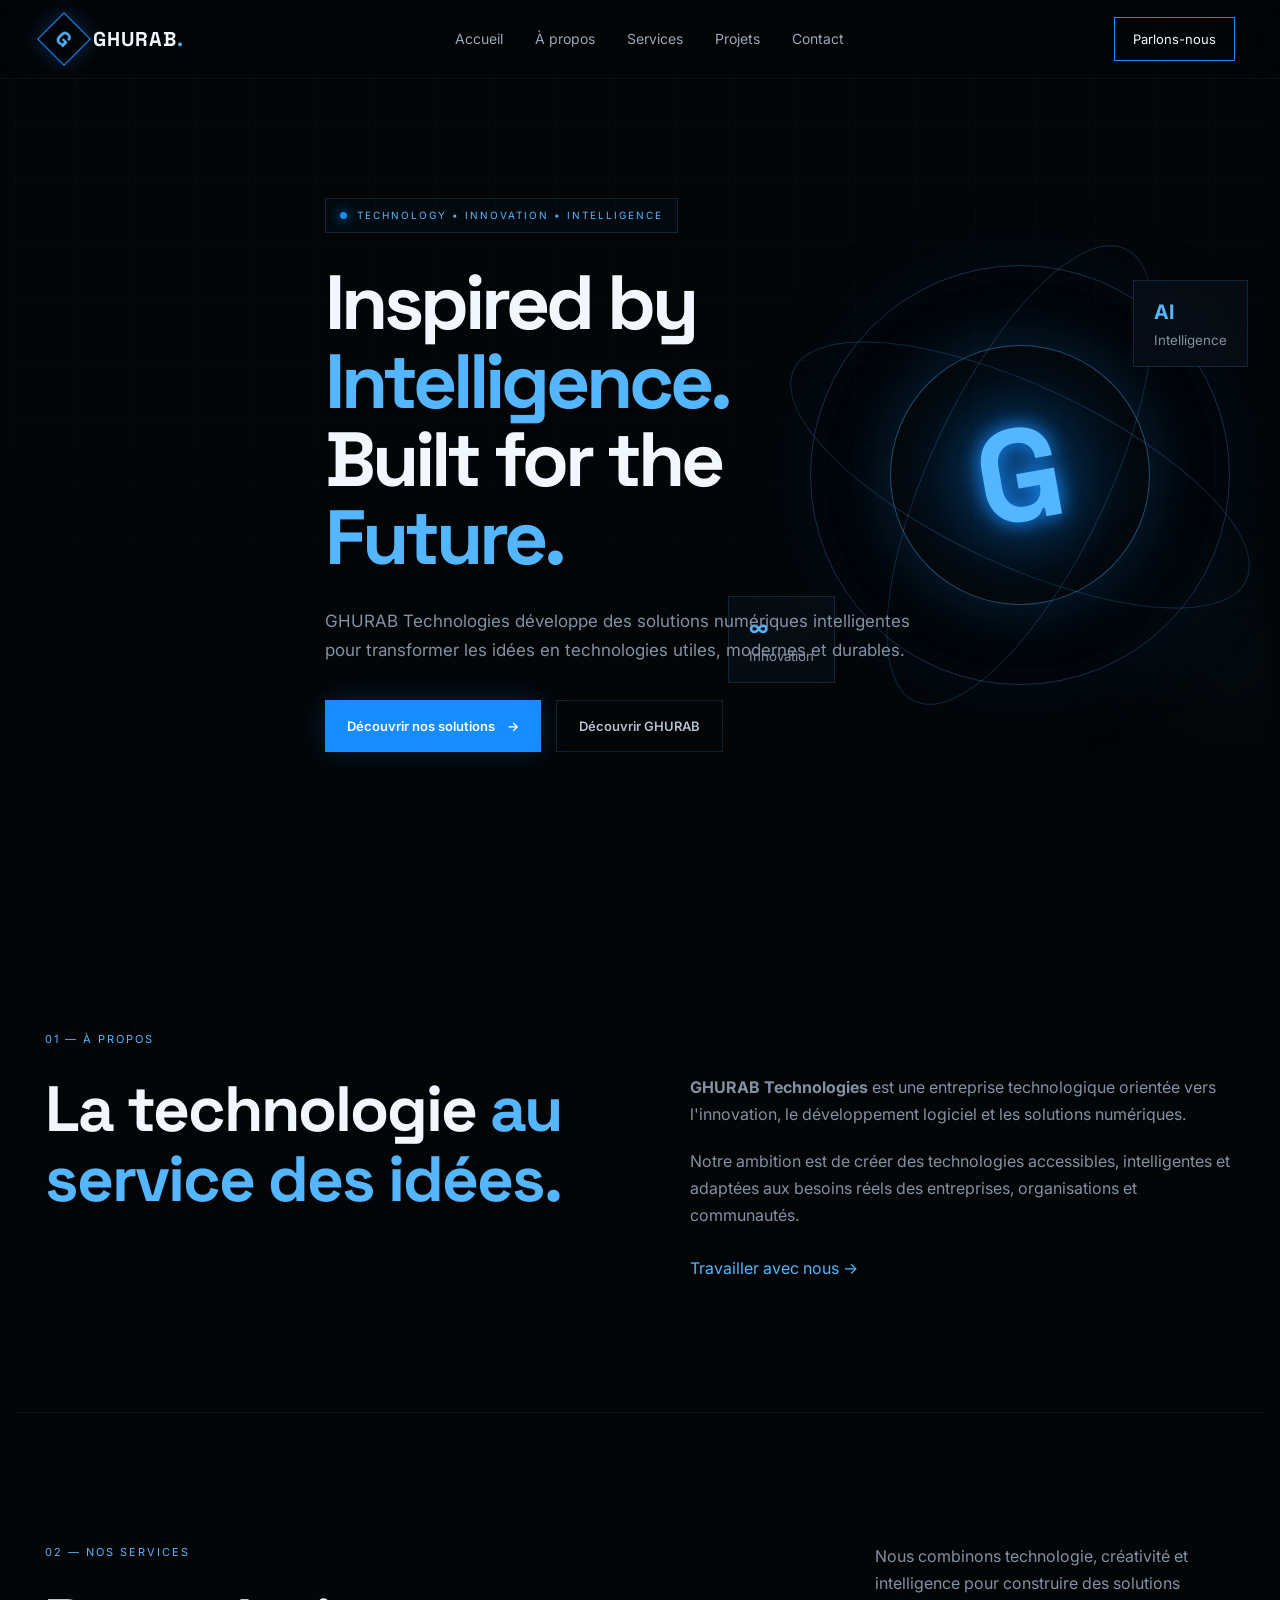
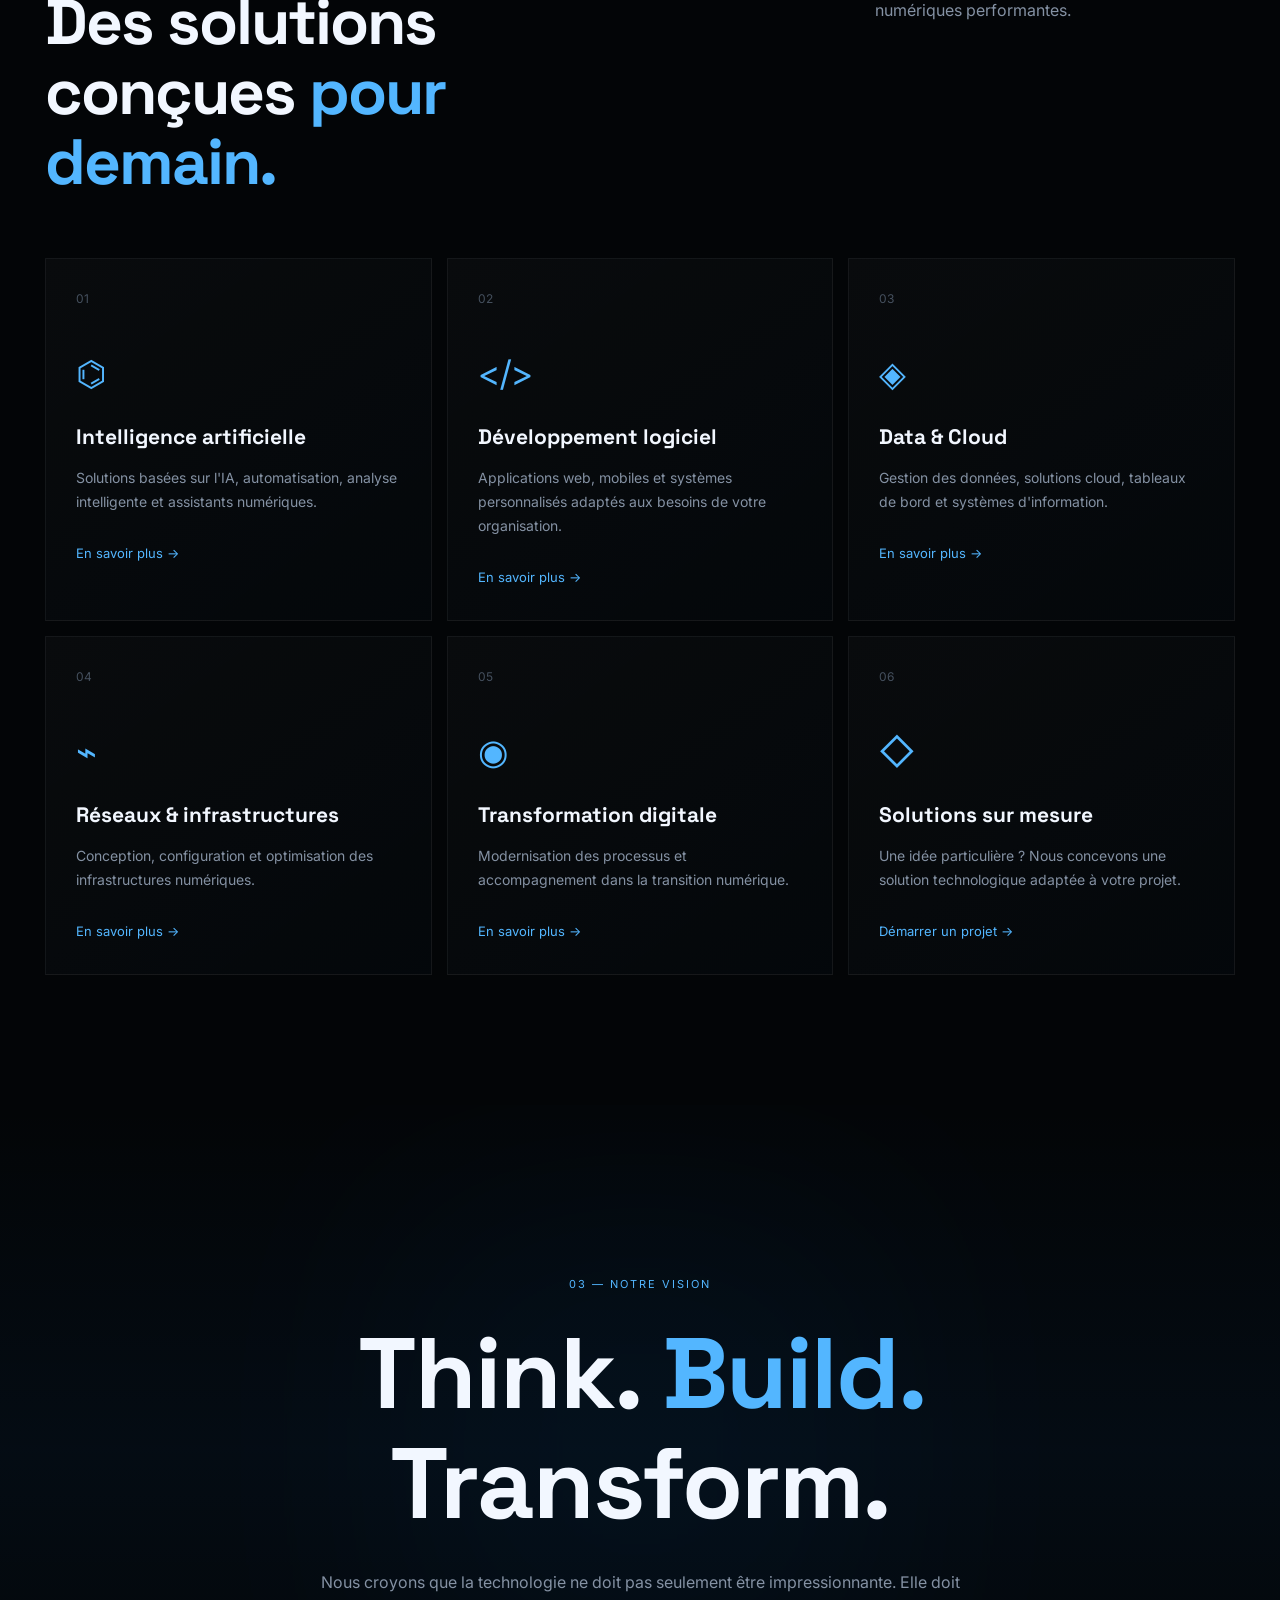
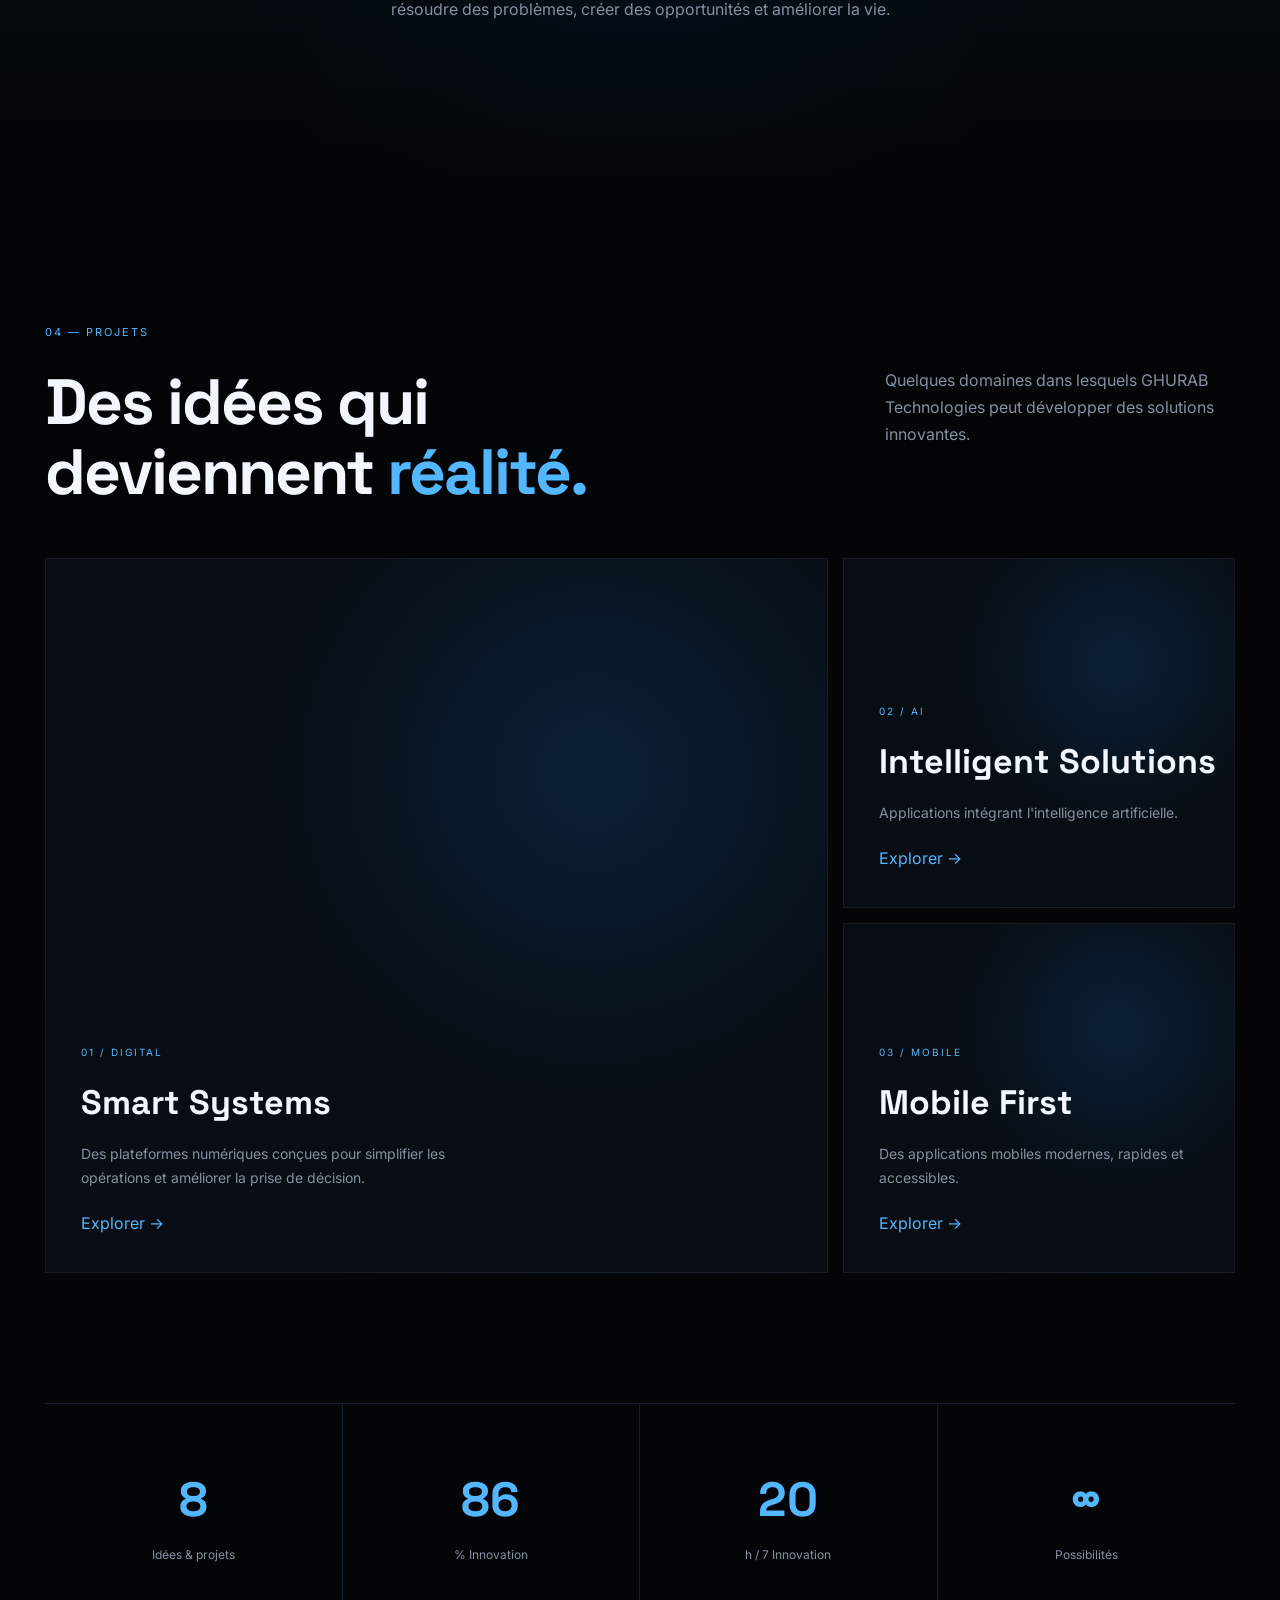
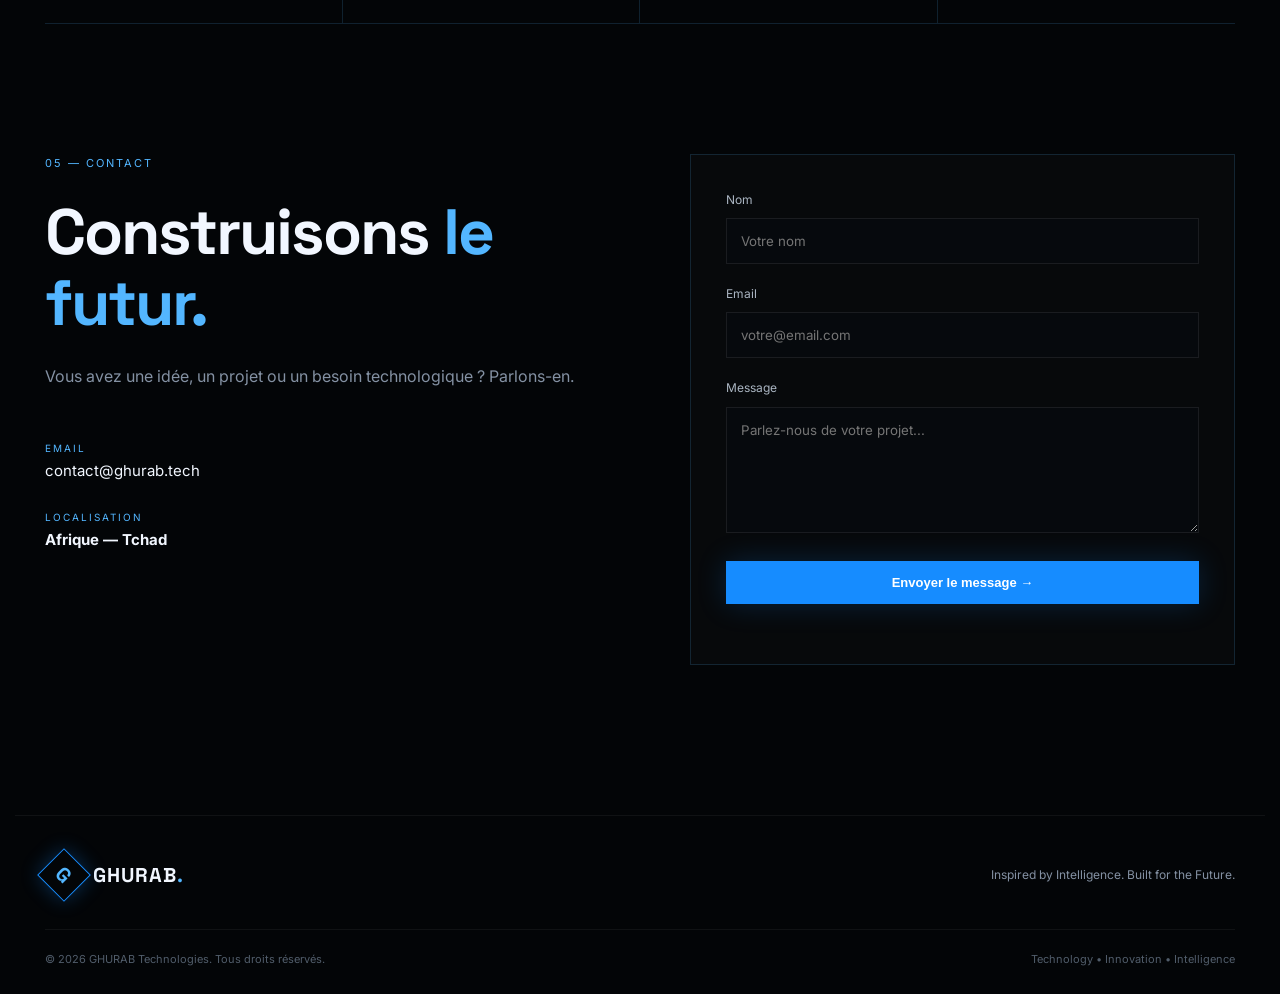
==== index.html @ e9bc6488 "Add files via upload" ====
<!DOCTYPE html>
<html lang="fr">
<head>
  <meta charset="UTF-8">
  <meta name="viewport" content="width=device-width, initial-scale=1.0">
  <title>GHURAB Technologies — Inspired by Intelligence</title>
  <meta name="description" content="GHURAB Technologies — solutions numériques, développement logiciel, intelligence artificielle et transformation digitale.">
  <meta name="theme-color" content="#030507">
  <meta property="og:title" content="GHURAB Technologies">
  <meta property="og:description" content="Inspired by Intelligence. Built for the Future.">
  <meta property="og:type" content="website">
  <link rel="icon" href="favicon.svg" type="image/svg+xml">
  <link rel="stylesheet" href="style.css">
</head>
<body>
<header class="header">
  <nav class="navbar container">
    <a href="#home" class="logo" aria-label="GHURAB Technologies">
      <span class="logo-mark">G</span><span>GHURAB<span class="blue">.</span></span>
    </a>
    <button class="menu-toggle" id="menuToggle" aria-label="Ouvrir le menu" aria-expanded="false">☰</button>
    <div class="nav-links" id="navLinks">
      <a href="#home">Accueil</a>
      <a href="#about">À propos</a>
      <a href="#services">Services</a>
      <a href="#projects">Projets</a>
      <a href="#contact">Contact</a>
    </div>
    <a href="#contact" class="nav-button">Parlons-nous</a>
  </nav>
</header>

<main>
<section class="hero" id="home">
  <div class="hero-grid"></div>
  <div class="hero-content container">
    <div class="status"><span></span> TECHNOLOGY • INNOVATION • INTELLIGENCE</div>
    <h1>Inspired by <span>Intelligence.</span><br>Built for the <span>Future.</span></h1>
    <p>GHURAB Technologies développe des solutions numériques intelligentes pour transformer les idées en technologies utiles, modernes et durables.</p>
    <div class="hero-buttons">
      <a href="#services" class="btn primary">Découvrir nos solutions <span>→</span></a>
      <a href="#about" class="btn secondary">Découvrir GHURAB</a>
    </div>
  </div>
  <div class="hero-visual" aria-hidden="true">
    <div class="orb orb-one"></div><div class="orb orb-two"></div>
    <div class="tech-circle"><div class="circle-inner"><div class="bird-symbol">G</div></div><span class="orbit orbit-1"></span><span class="orbit orbit-2"></span></div>
    <div class="floating-card card-one"><strong>AI</strong><small>Intelligence</small></div>
    <div class="floating-card card-two"><strong>∞</strong><small>Innovation</small></div>
  </div>
</section>

<section class="section about" id="about">
  <div class="section-label">01 — À PROPOS</div>
  <div class="about-grid">
    <div><h2>La technologie <span>au service des idées.</span></h2></div>
    <div class="about-text">
      <p><strong>GHURAB Technologies</strong> est une entreprise technologique orientée vers l'innovation, le développement logiciel et les solutions numériques.</p>
      <p>Notre ambition est de créer des technologies accessibles, intelligentes et adaptées aux besoins réels des entreprises, organisations et communautés.</p>
      <a href="#contact" class="text-link">Travailler avec nous →</a>
    </div>
  </div>
</section>

<section class="section services" id="services">
  <div class="section-header">
    <div><div class="section-label">02 — NOS SERVICES</div><h2>Des solutions conçues <span>pour demain.</span></h2></div>
    <p>Nous combinons technologie, créativité et intelligence pour construire des solutions numériques performantes.</p>
  </div>
  <div class="services-grid">
    <article class="service-card"><div class="service-number">01</div><div class="service-icon">⌬</div><h3>Intelligence artificielle</h3><p>Solutions basées sur l'IA, automatisation, analyse intelligente et assistants numériques.</p><a href="#contact">En savoir plus →</a></article>
    <article class="service-card"><div class="service-number">02</div><div class="service-icon">&lt;/&gt;</div><h3>Développement logiciel</h3><p>Applications web, mobiles et systèmes personnalisés adaptés aux besoins de votre organisation.</p><a href="#contact">En savoir plus →</a></article>
    <article class="service-card"><div class="service-number">03</div><div class="service-icon">◈</div><h3>Data & Cloud</h3><p>Gestion des données, solutions cloud, tableaux de bord et systèmes d'information.</p><a href="#contact">En savoir plus →</a></article>
    <article class="service-card"><div class="service-number">04</div><div class="service-icon">⌁</div><h3>Réseaux & infrastructures</h3><p>Conception, configuration et optimisation des infrastructures numériques.</p><a href="#contact">En savoir plus →</a></article>
    <article class="service-card"><div class="service-number">05</div><div class="service-icon">◉</div><h3>Transformation digitale</h3><p>Modernisation des processus et accompagnement dans la transition numérique.</p><a href="#contact">En savoir plus →</a></article>
    <article class="service-card"><div class="service-number">06</div><div class="service-icon">◇</div><h3>Solutions sur mesure</h3><p>Une idée particulière ? Nous concevons une solution technologique adaptée à votre projet.</p><a href="#contact">Démarrer un projet →</a></article>
  </div>
</section>

<section class="vision">
  <div class="vision-glow"></div>
  <div class="vision-content">
    <div class="section-label">03 — NOTRE VISION</div>
    <h2>Think. <span>Build.</span> Transform.</h2>
    <p>Nous croyons que la technologie ne doit pas seulement être impressionnante. Elle doit résoudre des problèmes, créer des opportunités et améliorer la vie.</p>
  </div>
</section>

<section class="section projects" id="projects">
  <div class="section-label">04 — PROJETS</div>
  <div class="projects-header">
    <h2>Des idées qui deviennent <span>réalité.</span></h2>
    <p>Quelques domaines dans lesquels GHURAB Technologies peut développer des solutions innovantes.</p>
  </div>
  <div class="projects-grid">
    <article class="project-card project-large"><div class="project-content"><span>01 / DIGITAL</span><h3>Smart Systems</h3><p>Des plateformes numériques conçues pour simplifier les opérations et améliorer la prise de décision.</p><a href="#contact">Explorer →</a></div></article>
    <article class="project-card"><div class="project-content"><span>02 / AI</span><h3>Intelligent Solutions</h3><p>Applications intégrant l'intelligence artificielle.</p><a href="#contact">Explorer →</a></div></article>
    <article class="project-card"><div class="project-content"><span>03 / MOBILE</span><h3>Mobile First</h3><p>Des applications mobiles modernes, rapides et accessibles.</p><a href="#contact">Explorer →</a></div></article>
  </div>
</section>

<section class="stats">
  <div class="stat"><strong data-number="10">0</strong><span>Idées & projets</span></div>
  <div class="stat"><strong data-number="100">0</strong><span>% Innovation</span></div>
  <div class="stat"><strong data-number="24">0</strong><span>h / 7 Innovation</span></div>
  <div class="stat"><strong>∞</strong><span>Possibilités</span></div>
</section>

<section class="section contact" id="contact">
  <div class="contact-grid">
    <div>
      <div class="section-label">05 — CONTACT</div>
      <h2>Construisons <span>le futur.</span></h2>
      <p>Vous avez une idée, un projet ou un besoin technologique ? Parlons-en.</p>
      <div class="contact-info">
        <div><span>EMAIL</span><a href="mailto:contact@ghurab.tech">contact@ghurab.tech</a></div>
        <div><span>LOCALISATION</span><strong>Afrique — Tchad</strong></div>
      </div>
    </div>
    <form class="contact-form" id="contactForm">
      <div class="input-group"><label for="name">Nom</label><input id="name" name="name" type="text" placeholder="Votre nom" required></div>
      <div class="input-group"><label for="email">Email</label><input id="email" name="email" type="email" placeholder="votre@email.com" required></div>
      <div class="input-group"><label for="message">Message</label><textarea id="message" name="message" rows="6" placeholder="Parlez-nous de votre projet..." required></textarea></div>
      <button type="submit" class="btn primary full">Envoyer le message →</button>
      <p id="formMessage" role="status"></p>
    </form>
  </div>
</section>
</main>

<footer>
  <div class="footer-main">
    <a href="#home" class="logo"><span class="logo-mark">G</span><span>GHURAB<span class="blue">.</span></span></a>
    <p>Inspired by Intelligence. Built for the Future.</p>
  </div>
  <div class="footer-bottom"><span>© <span id="year"></span> GHURAB Technologies. Tous droits réservés.</span><span>Technology • Innovation • Intelligence</span></div>
</footer>

<button id="topButton" class="top-button" aria-label="Retour en haut">↑</button>
<script src="script.js"></script>
</body>
</html>
---- style.css ----
@import url('https://fonts.googleapis.com/css2?family=Inter:wght@400;500;600;700;800&family=Space+Grotesk:wght@400;500;600;700&display=swap');

:root{--black:#030507;--dark:#070b10;--blue:#168cff;--blue-light:#53b6ff;--text:#f2f7ff;--muted:#8491a3;--border:rgba(83,182,255,.16)}
*{box-sizing:border-box;margin:0;padding:0}
html{scroll-behavior:smooth}
body{background:var(--black);color:var(--text);font-family:Inter,sans-serif;line-height:1.7;overflow-x:hidden}
a{color:inherit;text-decoration:none}.blue,h1 span,h2 span{color:var(--blue-light)}
.container{max-width:1250px;margin:auto;padding-left:30px;padding-right:30px}
.header{position:fixed;top:0;left:0;width:100%;z-index:1000;backdrop-filter:blur(18px);background:rgba(3,5,7,.78);border-bottom:1px solid rgba(255,255,255,.04)}
.navbar{height:78px;display:flex;align-items:center;justify-content:space-between}
.logo{display:flex;align-items:center;gap:10px;font-family:"Space Grotesk",sans-serif;font-size:20px;font-weight:700;letter-spacing:1px}
.logo-mark{width:38px;height:38px;display:grid;place-items:center;border:1px solid var(--blue);color:var(--blue-light);box-shadow:0 0 20px rgba(22,140,255,.3);transform:rotate(45deg)}
.logo-mark::first-letter{transform:rotate(-45deg)}
.nav-links{display:flex;gap:32px}.nav-links a{color:#9ca8b7;font-size:14px;transition:.3s}.nav-links a:hover{color:#fff}
.nav-button{border:1px solid var(--blue);padding:10px 18px;font-size:13px;transition:.3s}.nav-button:hover{background:var(--blue);box-shadow:0 0 25px rgba(22,140,255,.35)}
.menu-toggle{display:none;border:0;background:transparent;color:#fff;font-size:25px}
.hero{min-height:100vh;position:relative;display:flex;align-items:center;max-width:1250px;margin:auto;padding:130px 30px 80px;overflow:hidden}
.hero-grid{position:absolute;inset:0;background-image:linear-gradient(rgba(83,182,255,.035) 1px,transparent 1px),linear-gradient(90deg,rgba(83,182,255,.035) 1px,transparent 1px);background-size:60px 60px;mask-image:linear-gradient(to bottom,#000,transparent)}
.hero-content{position:relative;width:58%;z-index:2}
.status{display:inline-flex;align-items:center;gap:10px;padding:8px 14px;border:1px solid var(--border);background:rgba(22,140,255,.04);color:var(--blue-light);font-size:10px;letter-spacing:2px}.status span{width:7px;height:7px;background:var(--blue);border-radius:50%;box-shadow:0 0 12px var(--blue)}
.hero h1{font-family:"Space Grotesk",sans-serif;font-size:clamp(50px,6vw,86px);line-height:1.02;letter-spacing:-4px;margin:30px 0}.hero p{max-width:600px;color:var(--muted);font-size:17px}
.hero-buttons{display:flex;gap:15px;margin-top:35px}.btn{display:inline-flex;align-items:center;justify-content:center;gap:12px;padding:14px 22px;font-size:13px;font-weight:600;transition:.3s}.btn.primary{background:var(--blue);color:#fff;box-shadow:0 0 30px rgba(22,140,255,.2)}.btn.primary:hover{transform:translateY(-3px);box-shadow:0 0 40px rgba(22,140,255,.4)}.btn.secondary{border:1px solid var(--border);color:#b6c0cc}.btn.secondary:hover{border-color:var(--blue);color:#fff}
.hero-visual{position:absolute;right:-80px;width:52%;height:650px;display:grid;place-items:center}.orb{position:absolute;border-radius:50%;filter:blur(70px)}.orb-one{width:180px;height:180px;background:rgba(22,140,255,.15)}.orb-two{width:100px;height:100px;background:rgba(83,182,255,.12);right:10%;bottom:15%}
.tech-circle{width:420px;height:420px;border:1px solid rgba(83,182,255,.25);border-radius:50%;display:grid;place-items:center;position:relative;box-shadow:0 0 100px rgba(22,140,255,.08),inset 0 0 80px rgba(22,140,255,.04);animation:float 7s ease-in-out infinite}.circle-inner{width:260px;height:260px;border-radius:50%;display:grid;place-items:center;border:1px solid rgba(83,182,255,.4);background:radial-gradient(circle,rgba(22,140,255,.18),transparent 65%);box-shadow:0 0 70px rgba(22,140,255,.18)}.bird-symbol{font-family:"Space Grotesk",sans-serif;font-size:130px;font-weight:800;color:var(--blue-light);text-shadow:0 0 20px var(--blue),0 0 50px rgba(22,140,255,.5);transform:rotate(-10deg)}
.orbit{position:absolute;border:1px solid rgba(83,182,255,.2);border-radius:50%}.orbit-1{width:500px;height:180px;transform:rotate(25deg)}.orbit-2{width:180px;height:500px;transform:rotate(25deg)}
.floating-card{position:absolute;padding:14px 20px;background:rgba(8,14,22,.8);border:1px solid var(--border);backdrop-filter:blur(15px);display:flex;flex-direction:column}.floating-card strong{color:var(--blue-light);font-size:20px}.floating-card small{color:var(--muted)}.card-one{top:20%;right:15%}.card-two{bottom:18%;left:5%}
.section{max-width:1250px;margin:auto;padding:130px 30px}.section-label{color:var(--blue-light);font-size:11px;letter-spacing:2px;margin-bottom:25px}.about-grid{display:grid;grid-template-columns:1fr 1fr;gap:100px}h2{font-family:"Space Grotesk",sans-serif;font-size:clamp(40px,5vw,64px);line-height:1.1;letter-spacing:-2px}.about-text{color:var(--muted);font-size:16px}.about-text p+p{margin-top:20px}.text-link{display:inline-block;margin-top:25px;color:var(--blue-light)}
.services{border-top:1px solid rgba(255,255,255,.04)}.section-header{display:flex;justify-content:space-between;gap:50px;margin-bottom:60px}.section-header>div{max-width:600px}.section-header>p{max-width:360px;color:var(--muted)}
.services-grid{display:grid;grid-template-columns:repeat(3,1fr);gap:15px}.service-card{position:relative;min-height:300px;padding:30px;border:1px solid rgba(255,255,255,.06);background:linear-gradient(145deg,rgba(255,255,255,.025),rgba(22,140,255,.015));transition:.4s;overflow:hidden}.service-card:after{content:"";position:absolute;width:120px;height:120px;right:-50px;bottom:-50px;background:var(--blue);filter:blur(80px);opacity:0;transition:.4s}.service-card:hover{transform:translateY(-7px);border-color:rgba(83,182,255,.3)}.service-card:hover:after{opacity:.3}.service-number{color:#45505e;font-size:12px}.service-icon{color:var(--blue-light);font-size:35px;margin:35px 0 15px}.service-card h3{font-family:"Space Grotesk",sans-serif;font-size:21px}.service-card p{color:var(--muted);font-size:14px;margin:12px 0 25px}.service-card a{color:var(--blue-light);font-size:13px}
.vision{position:relative;padding:170px 30px;text-align:center;overflow:hidden;background:linear-gradient(180deg,transparent,rgba(22,140,255,.05),transparent)}.vision-content{max-width:850px;margin:auto;position:relative}.vision h2{font-size:clamp(55px,8vw,100px)}.vision p{max-width:650px;margin:30px auto 0;color:var(--muted)}.vision-glow{position:absolute;width:500px;height:500px;left:50%;top:50%;transform:translate(-50%,-50%);background:var(--blue);opacity:.04;filter:blur(120px)}
.projects-header{display:flex;justify-content:space-between;gap:40px;margin-bottom:50px}.projects-header h2{max-width:650px}.projects-header p{max-width:350px;color:var(--muted)}.projects-grid{display:grid;grid-template-columns:2fr 1fr;gap:15px}.project-card{min-height:350px;position:relative;overflow:hidden;padding:35px;border:1px solid rgba(255,255,255,.06);background:radial-gradient(circle at 70% 30%,rgba(22,140,255,.15),transparent 45%),#080d13}.project-large{grid-row:span 2;min-height:715px}.project-content{position:absolute;left:35px;bottom:35px;max-width:430px}.project-content span{color:var(--blue-light);font-size:10px;letter-spacing:2px}.project-content h3{font-family:"Space Grotesk",sans-serif;font-size:34px;margin:10px 0}.project-content p{color:var(--muted);font-size:14px}.project-content a{display:inline-block;margin-top:20px;color:var(--blue-light)}
.stats{border-top:1px solid var(--border);border-bottom:1px solid var(--border);display:grid;grid-template-columns:repeat(4,1fr);max-width:1190px;margin:auto}.stat{padding:55px 30px;text-align:center;border-right:1px solid var(--border)}.stat:last-child{border-right:none}.stat strong{display:block;color:var(--blue-light);font-family:"Space Grotesk",sans-serif;font-size:48px}.stat span{color:var(--muted);font-size:12px}
.contact{padding-bottom:150px}.contact-grid{display:grid;grid-template-columns:1fr 1fr;gap:100px}.contact p{color:var(--muted);margin-top:25px}.contact-info{margin-top:50px}.contact-info div{margin-bottom:25px}.contact-info span{display:block;color:var(--blue-light);font-size:10px;letter-spacing:2px}.contact-info a,.contact-info strong{font-size:15px}.contact-info a:hover{color:var(--blue-light)}
.contact-form{padding:35px;border:1px solid var(--border);background:rgba(255,255,255,.015)}.input-group{margin-bottom:20px}.input-group label{display:block;color:#aab5c2;font-size:12px;margin-bottom:8px}input,textarea{width:100%;border:1px solid rgba(255,255,255,.08);background:#06090d;color:#fff;padding:14px;outline:none;font-family:inherit;transition:.3s}input:focus,textarea:focus{border-color:var(--blue);box-shadow:0 0 20px rgba(22,140,255,.08)}textarea{resize:vertical}.full{width:100%;border:none;cursor:pointer}#formMessage{font-size:13px;color:var(--blue-light)}
footer{padding:40px 30px 25px;border-top:1px solid rgba(255,255,255,.05);max-width:1250px;margin:auto}.footer-main{display:flex;justify-content:space-between;align-items:center;padding-bottom:35px}.footer-main p{color:var(--muted);font-size:12px}.footer-bottom{display:flex;justify-content:space-between;padding-top:20px;border-top:1px solid rgba(255,255,255,.05);color:#515d6b;font-size:11px}
.top-button{position:fixed;right:25px;bottom:25px;width:45px;height:45px;border:1px solid var(--border);background:rgba(5,8,12,.85);color:var(--blue-light);cursor:pointer;opacity:0;pointer-events:none;transition:.3s}.top-button.show{opacity:1;pointer-events:auto}
@keyframes float{0%,100%{transform:translateY(0) rotate(0)}50%{transform:translateY(-15px) rotate(2deg)}}
@media(max-width:900px){.nav-links{position:fixed;top:78px;left:0;right:0;padding:25px;background:#05080c;flex-direction:column;transform:translateY(-150%);transition:.4s}.nav-links.active{transform:translateY(0)}.nav-button{display:none}.menu-toggle{display:block}.hero{display:block;padding-top:150px}.hero-content{width:100%}.hero-visual{position:relative;width:100%;right:auto;height:450px}.tech-circle{width:300px;height:300px}.circle-inner{width:190px;height:190px}.bird-symbol{font-size:90px}.about-grid,.contact-grid{grid-template-columns:1fr;gap:50px}.services-grid{grid-template-columns:repeat(2,1fr)}.projects-grid{grid-template-columns:1fr}.project-large{grid-row:auto;min-height:450px}.stats{grid-template-columns:repeat(2,1fr)}.stat:nth-child(2){border-right:none}.stat:nth-child(-n+2){border-bottom:1px solid var(--border)}}
@media(max-width:600px){.container{padding-left:20px;padding-right:20px}.hero,.section{padding-left:20px;padding-right:20px}.hero h1{font-size:48px;letter-spacing:-2px}.hero-buttons{flex-direction:column}.hero-visual{height:360px}.tech-circle{width:250px;height:250px}.circle-inner{width:155px;height:155px}.bird-symbol{font-size:70px}.services-grid{grid-template-columns:1fr}.section-header,.projects-header,.footer-main,.footer-bottom{flex-direction:column;align-items:flex-start}.stats{grid-template-columns:1fr 1fr}.stat{padding:35px 10px}.stat strong{font-size:38px}.contact-form{padding:20px}}

.service-card,.project-card,.about-grid,.contact-grid{opacity:0;transform:translateY(25px);transition:opacity .8s ease,transform .8s ease}.service-card.visible,.project-card.visible,.about-grid.visible,.contact-grid.visible{opacity:1;transform:translateY(0)}
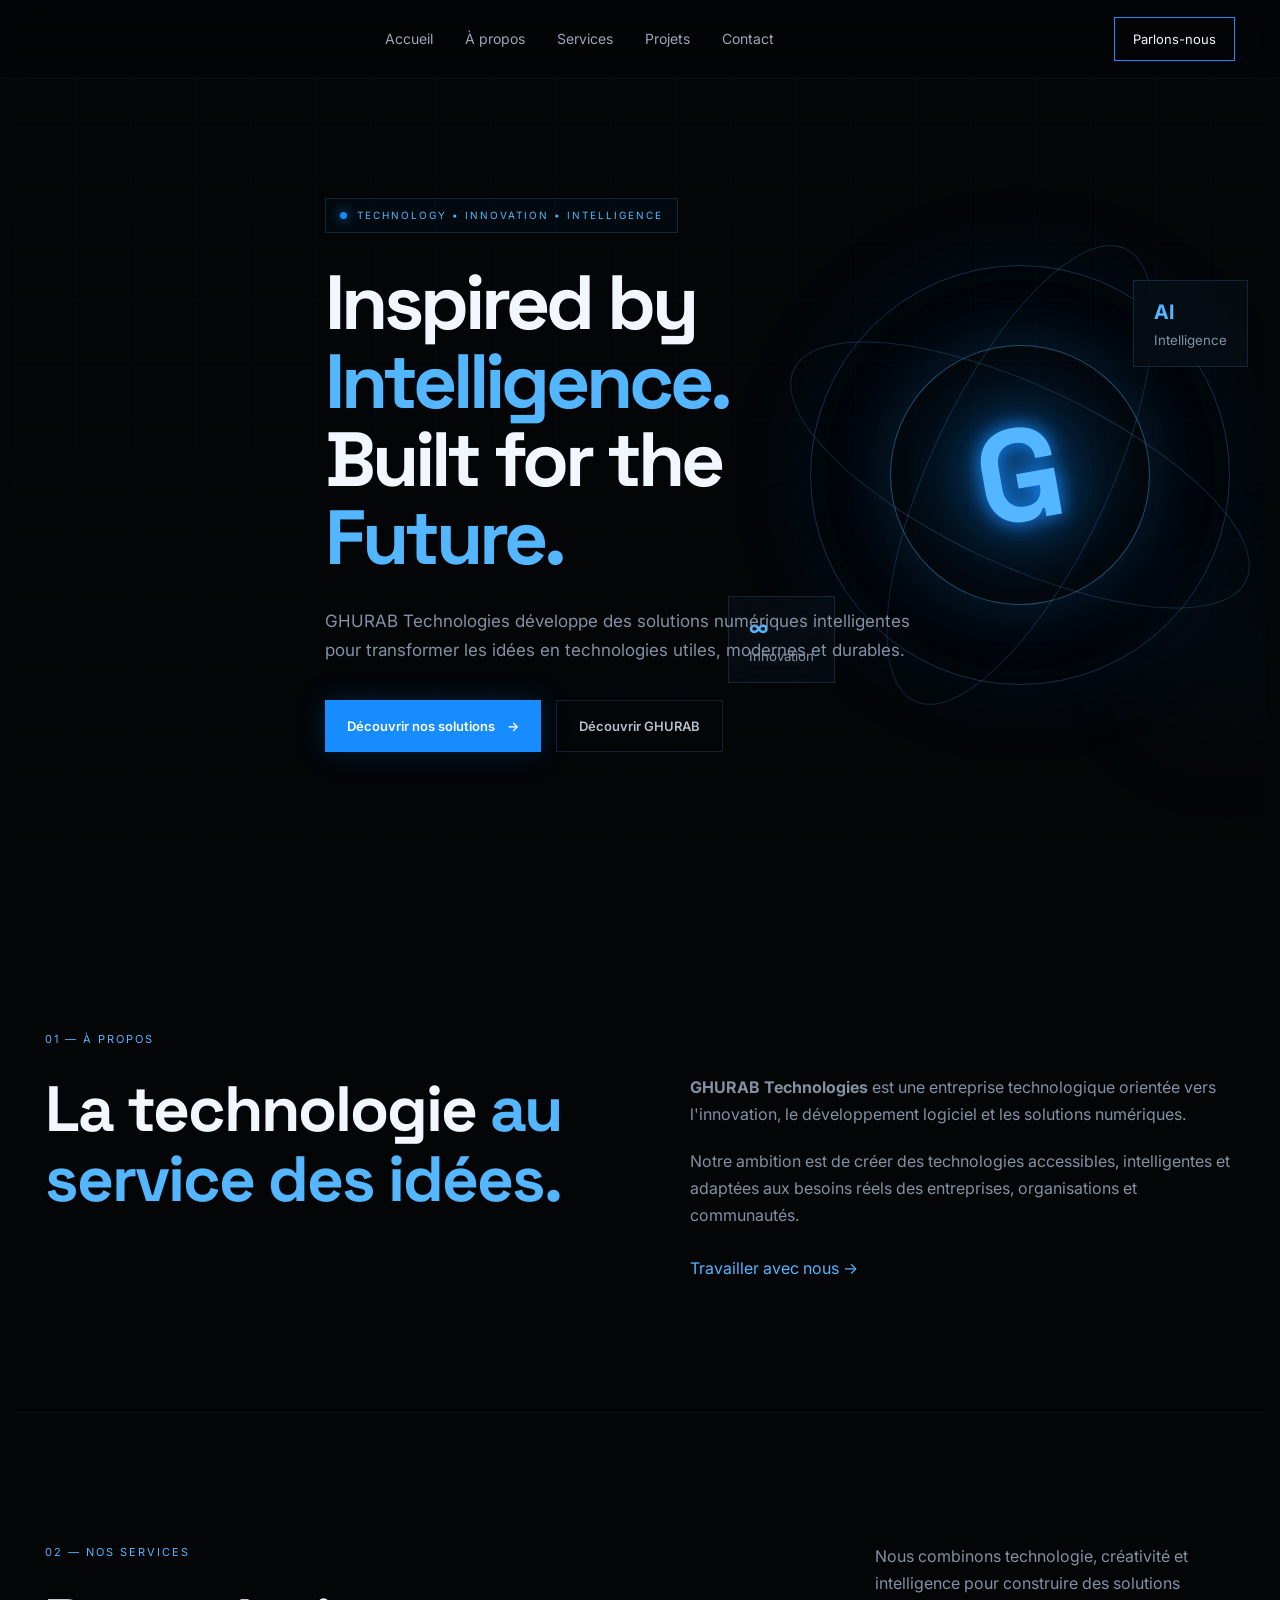
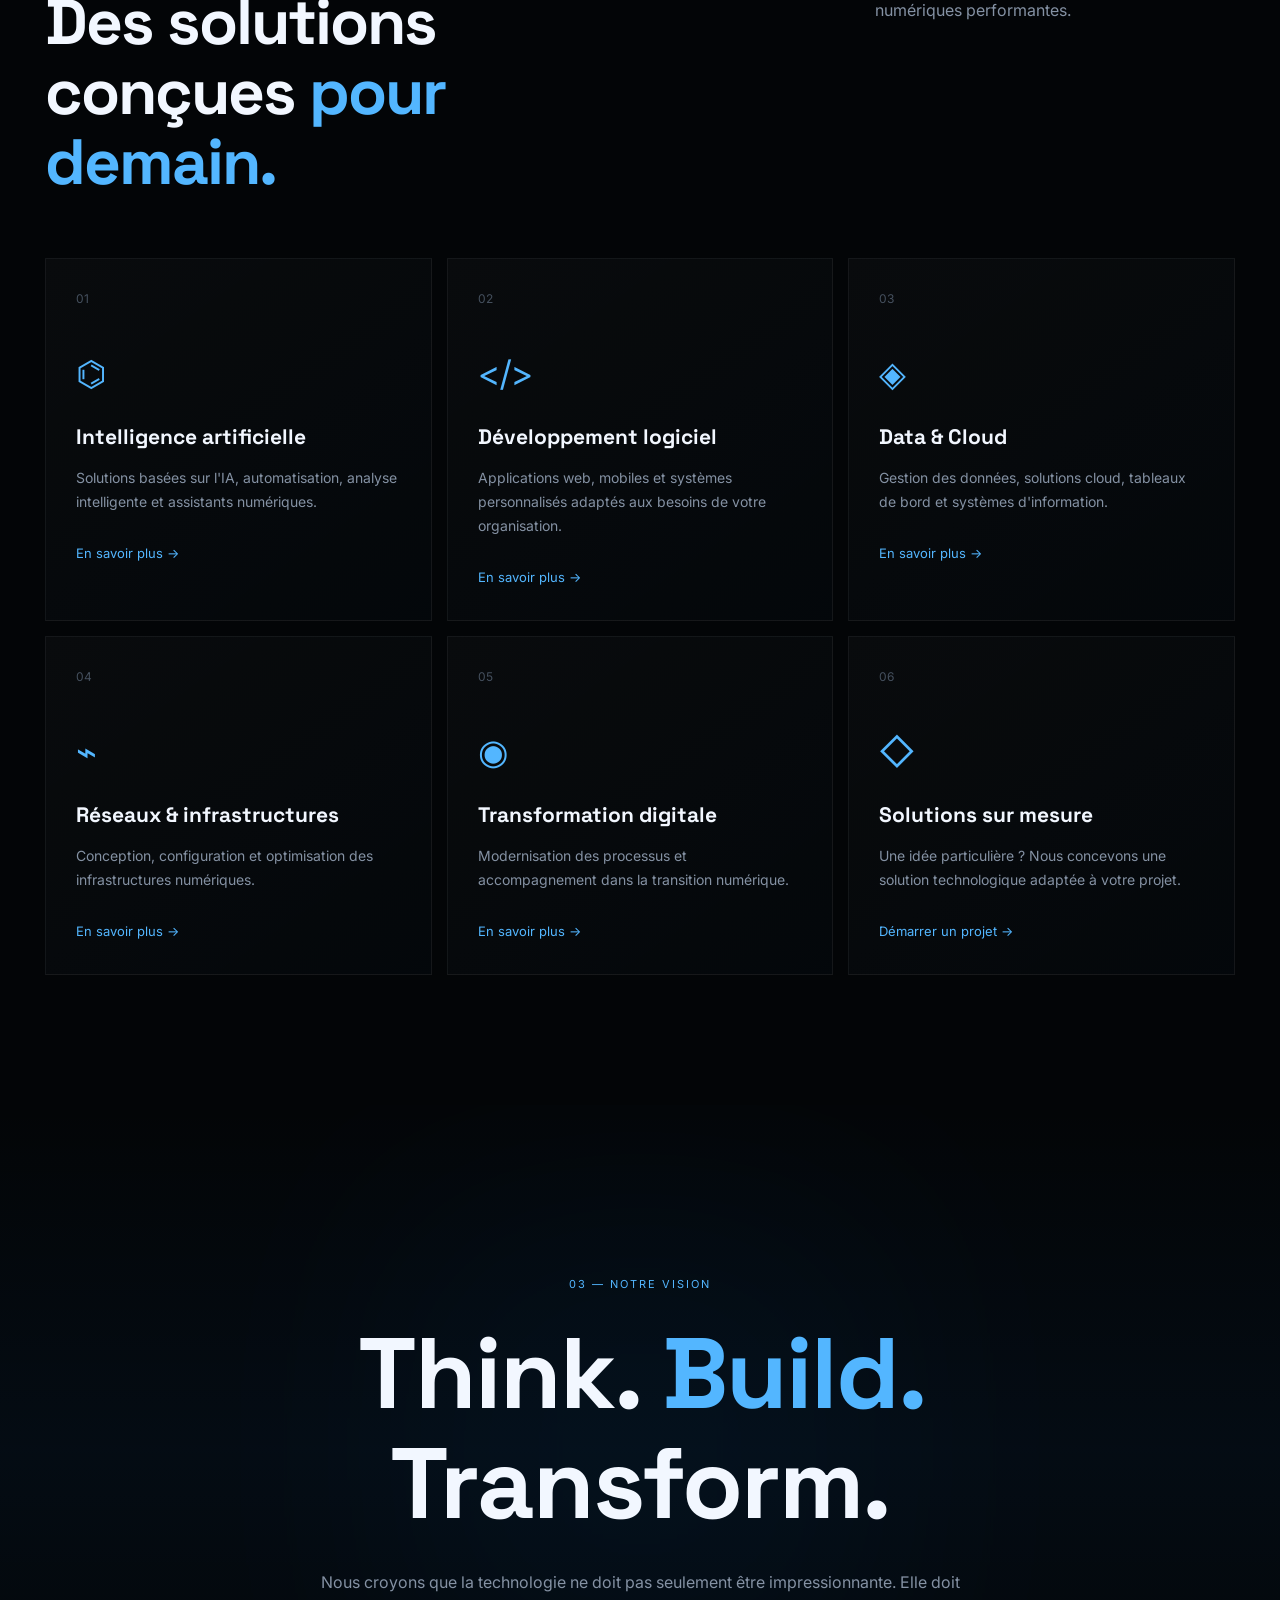
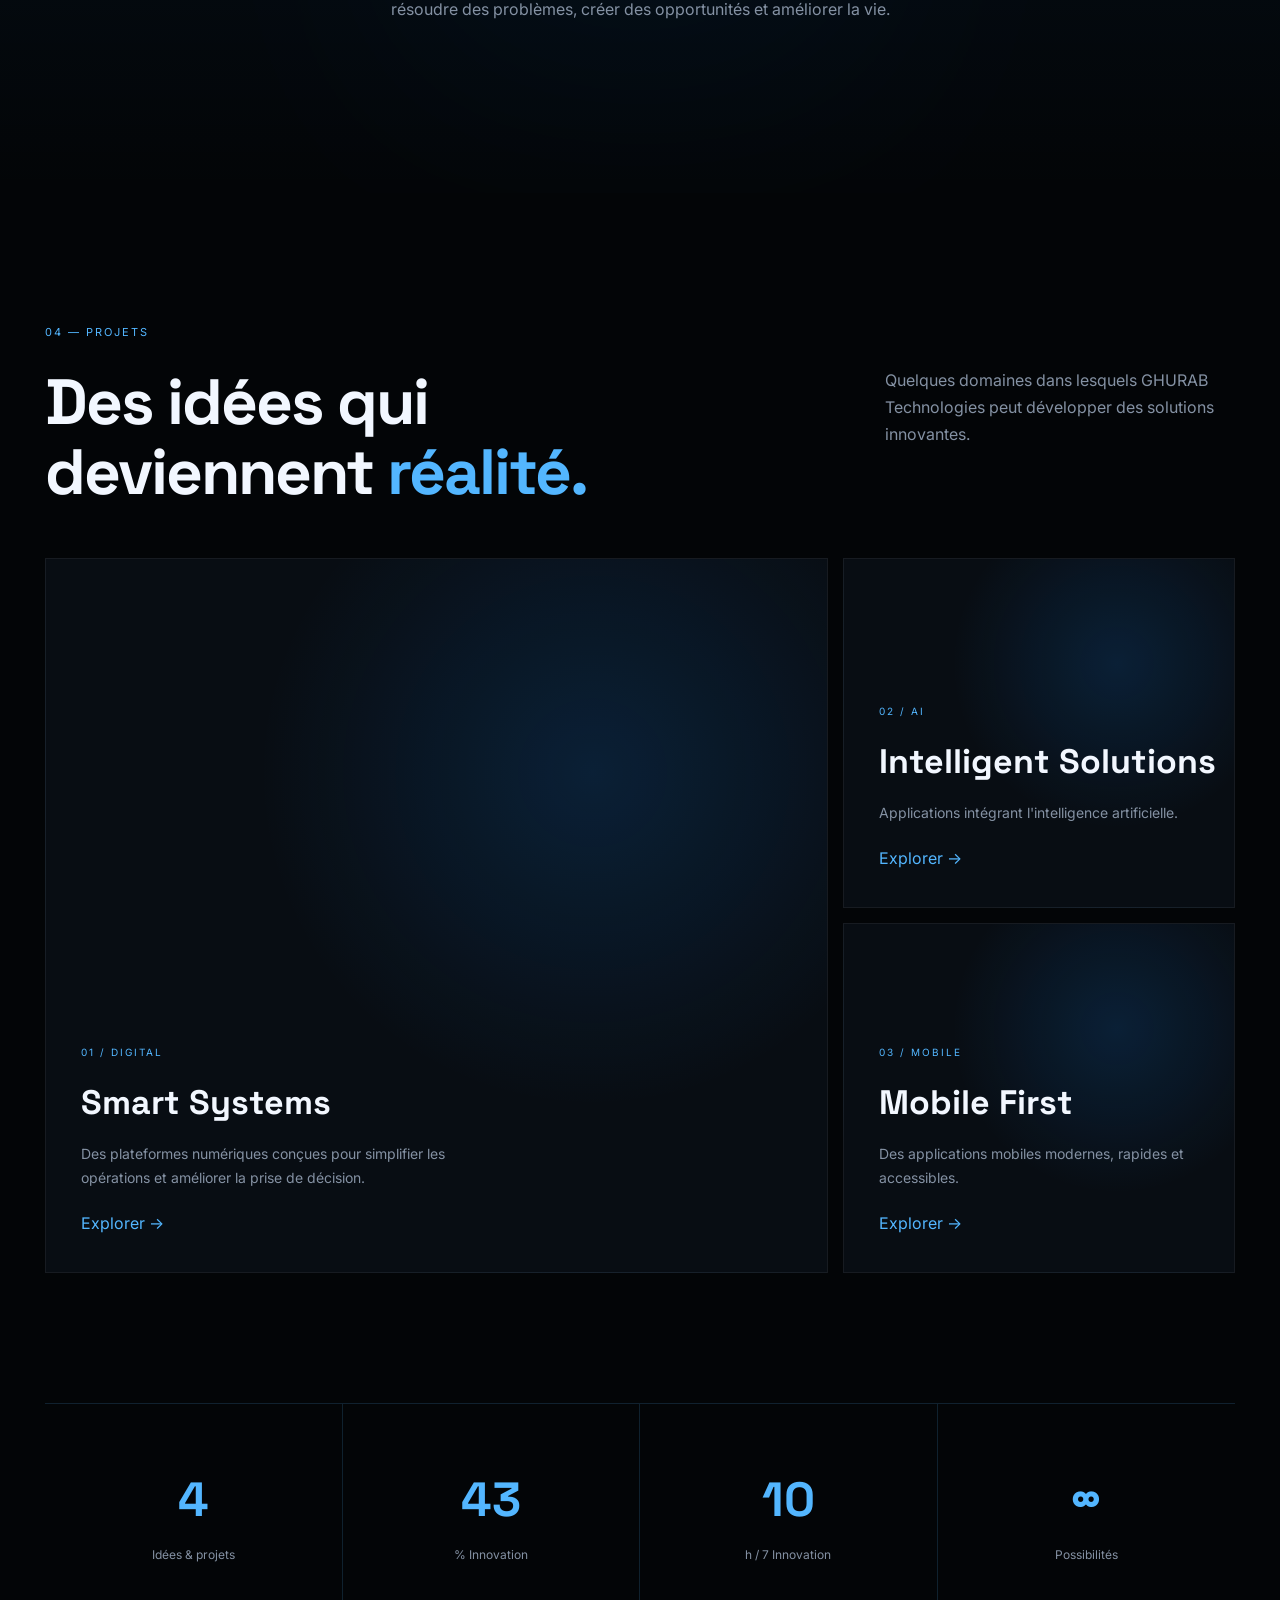
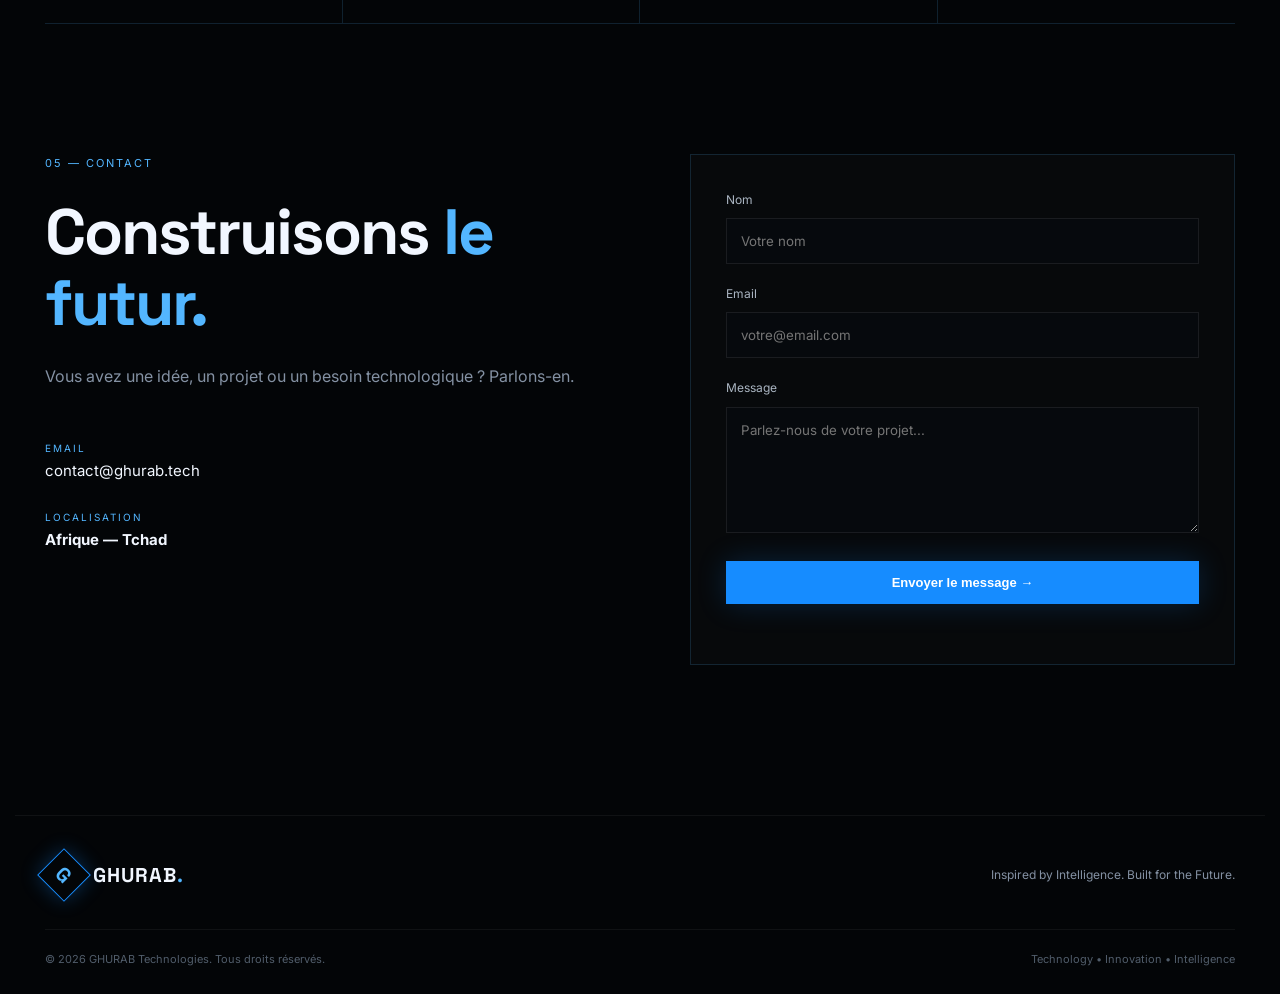
==== commit 5cabe97e: "Update index.html" ====
--- a/index.html
+++ b/index.html
@@ -15,9 +15,9 @@
 <body>
 <header class="header">
   <nav class="navbar container">
-    <a href="#home" class="logo" aria-label="GHURAB Technologies">
-      <span class="logo-mark">G</span><span>GHURAB<span class="blue">.</span></span>
-    </a>
+   <a href="#home" class="logo" aria-label="GHURAB Technologies">
+  <img src="assets/ghurab-logo.svg" alt="GHURAB Technologies">
+</a>
     <button class="menu-toggle" id="menuToggle" aria-label="Ouvrir le menu" aria-expanded="false">☰</button>
     <div class="nav-links" id="navLinks">
       <a href="#home">Accueil</a>
@@ -139,4 +139,4 @@
 <button id="topButton" class="top-button" aria-label="Retour en haut">↑</button>
 <script src="script.js"></script>
 </body>
-</html>+</html>
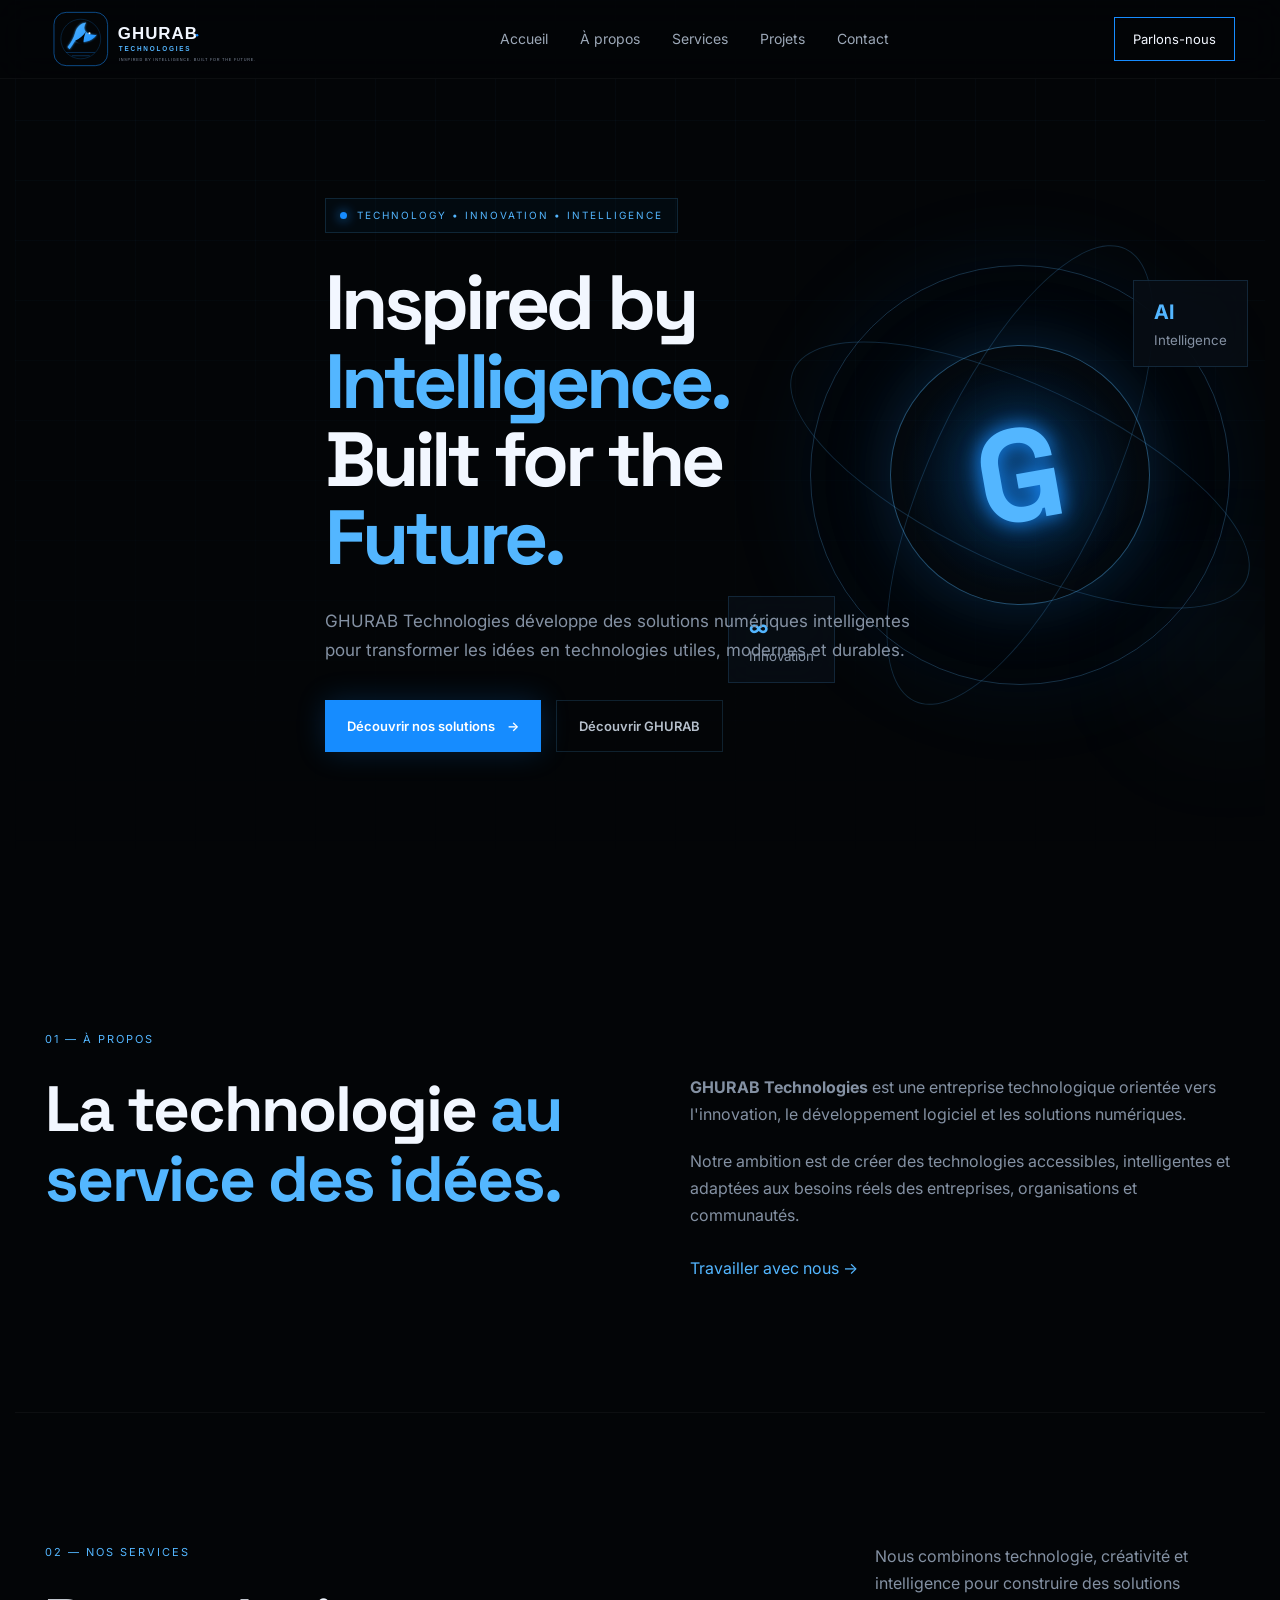
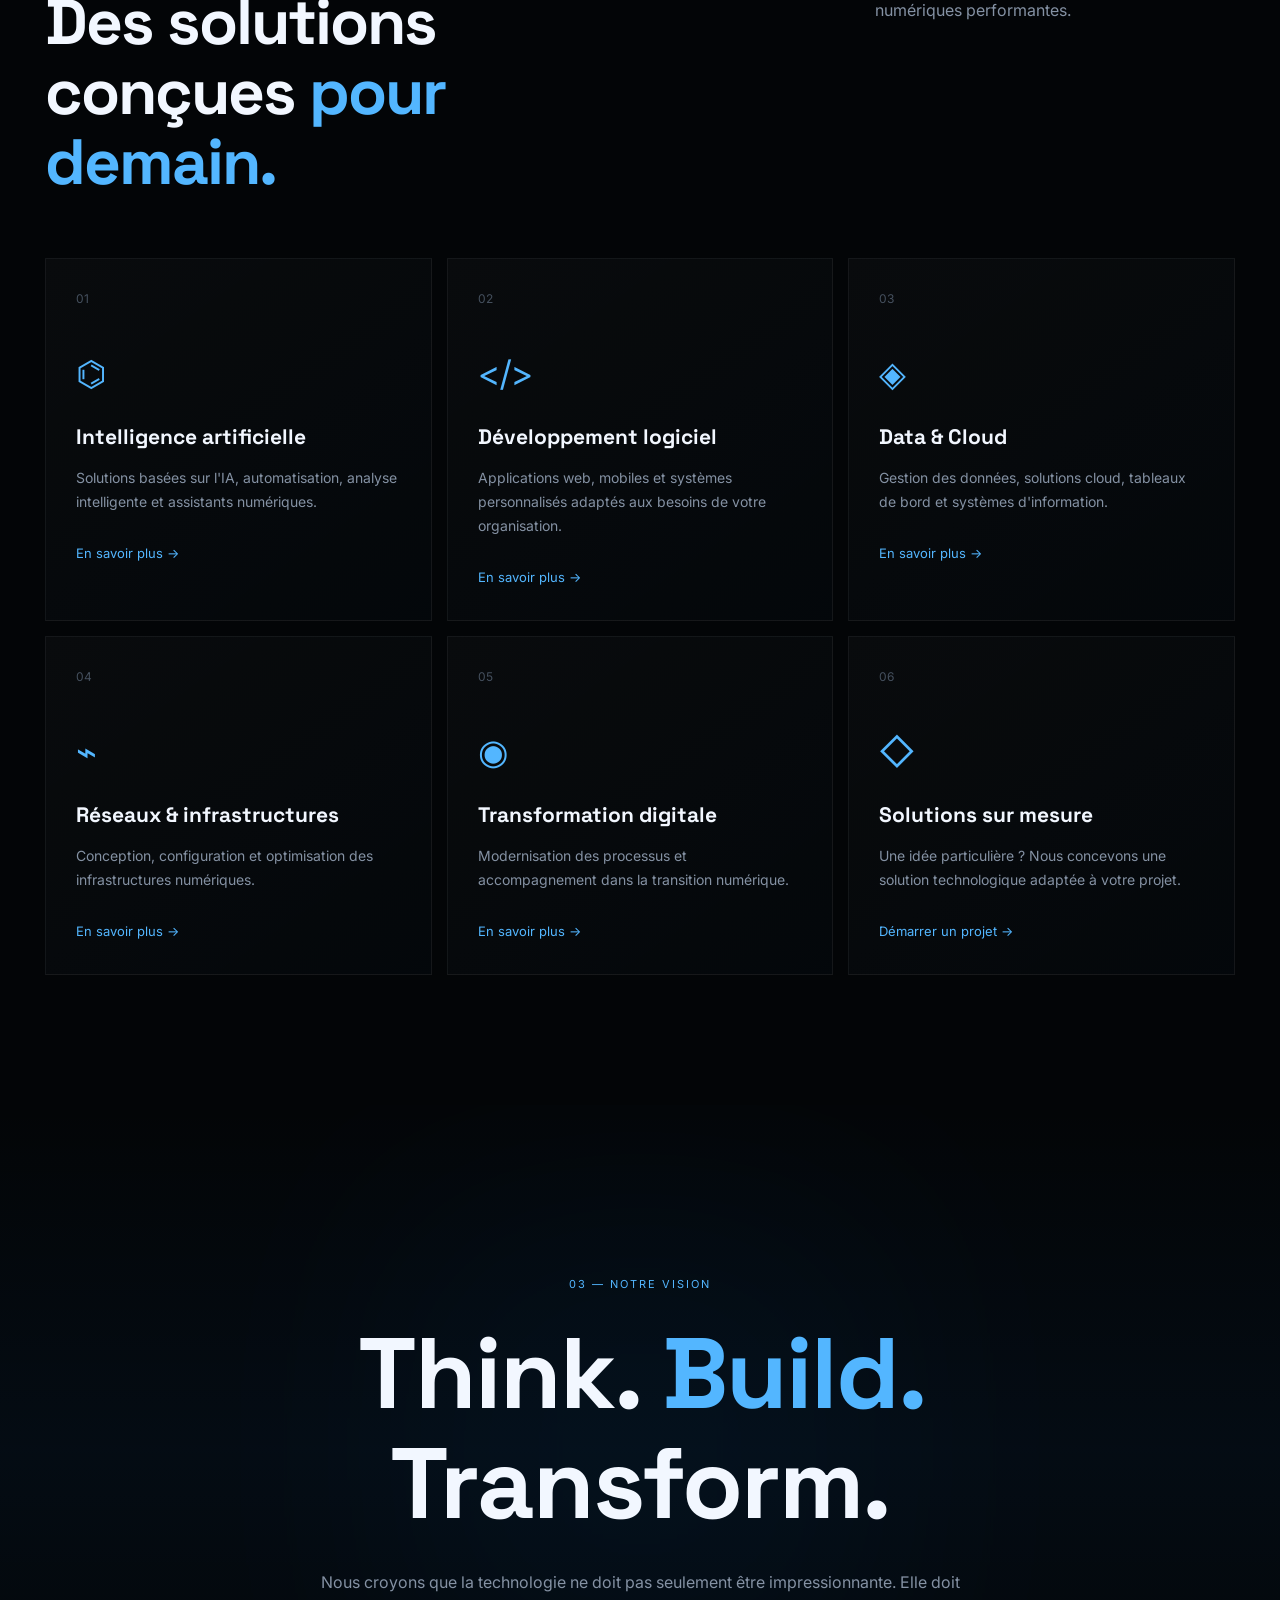
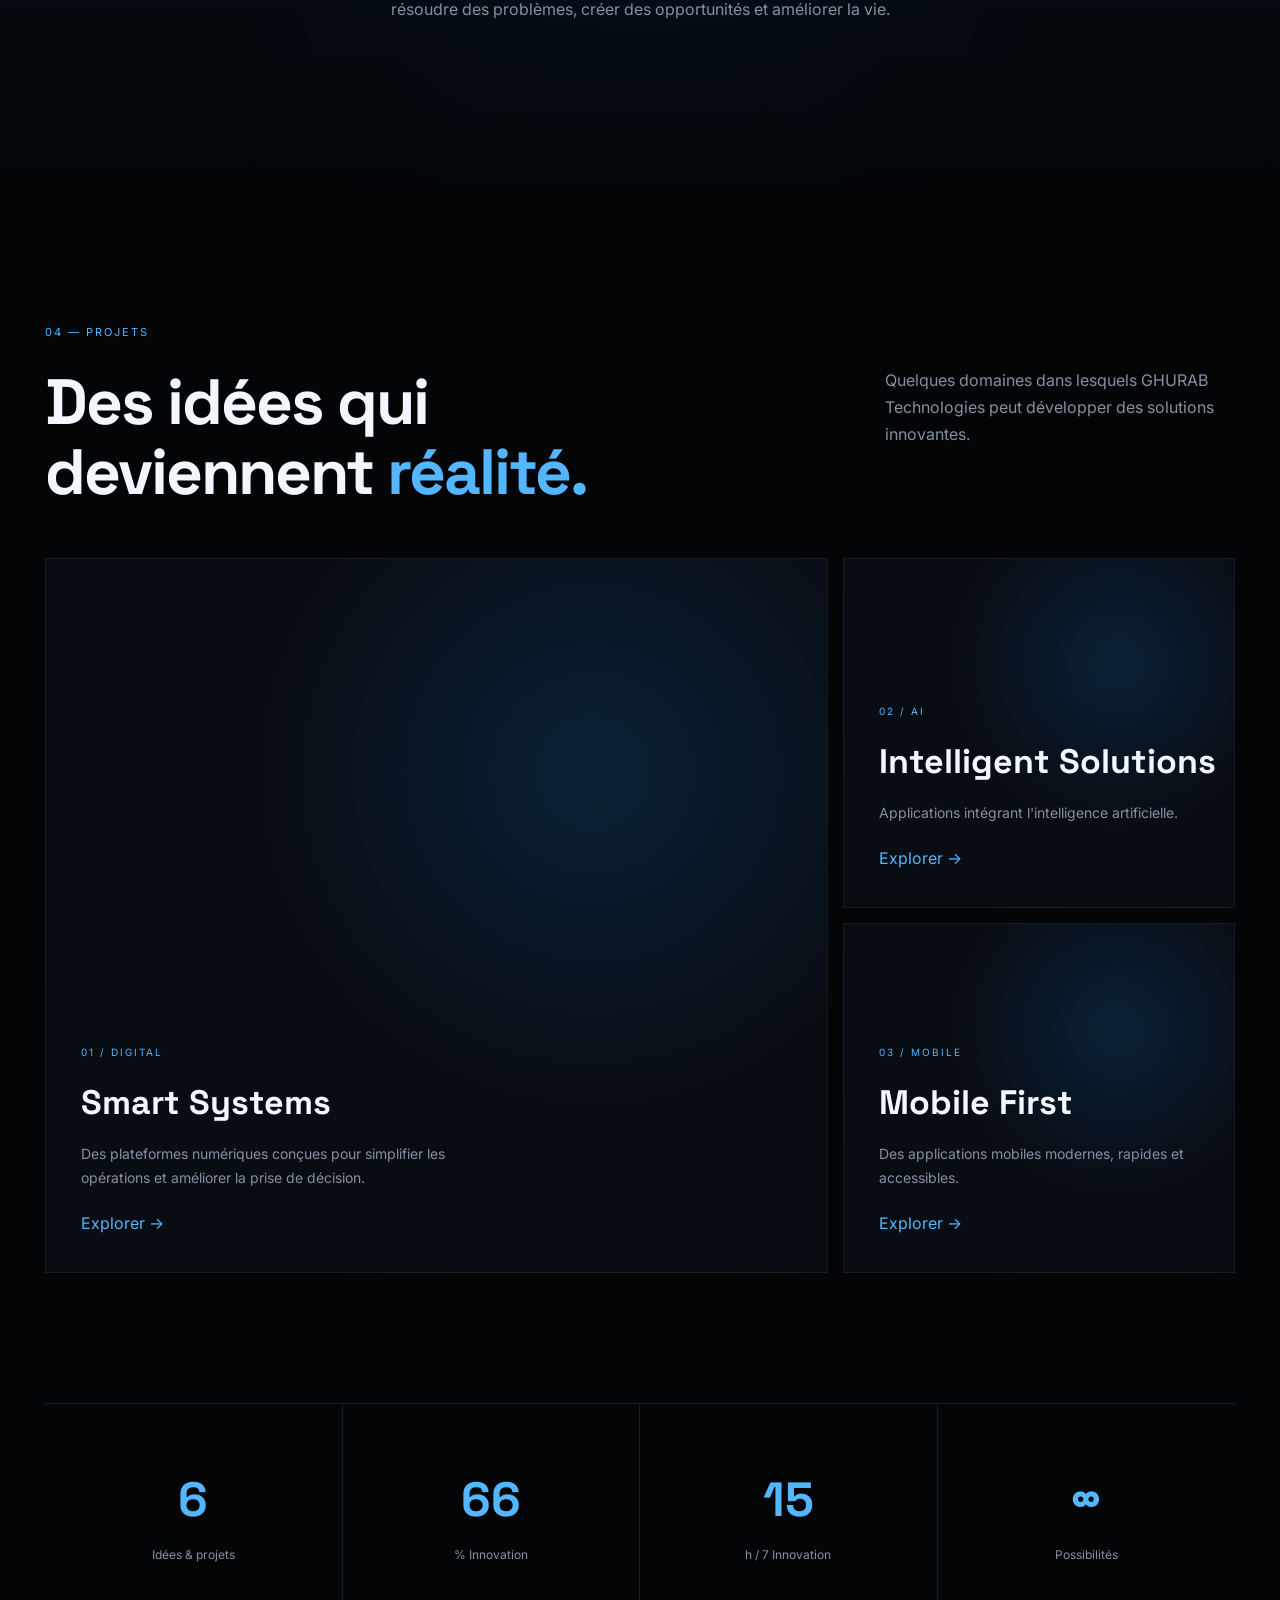
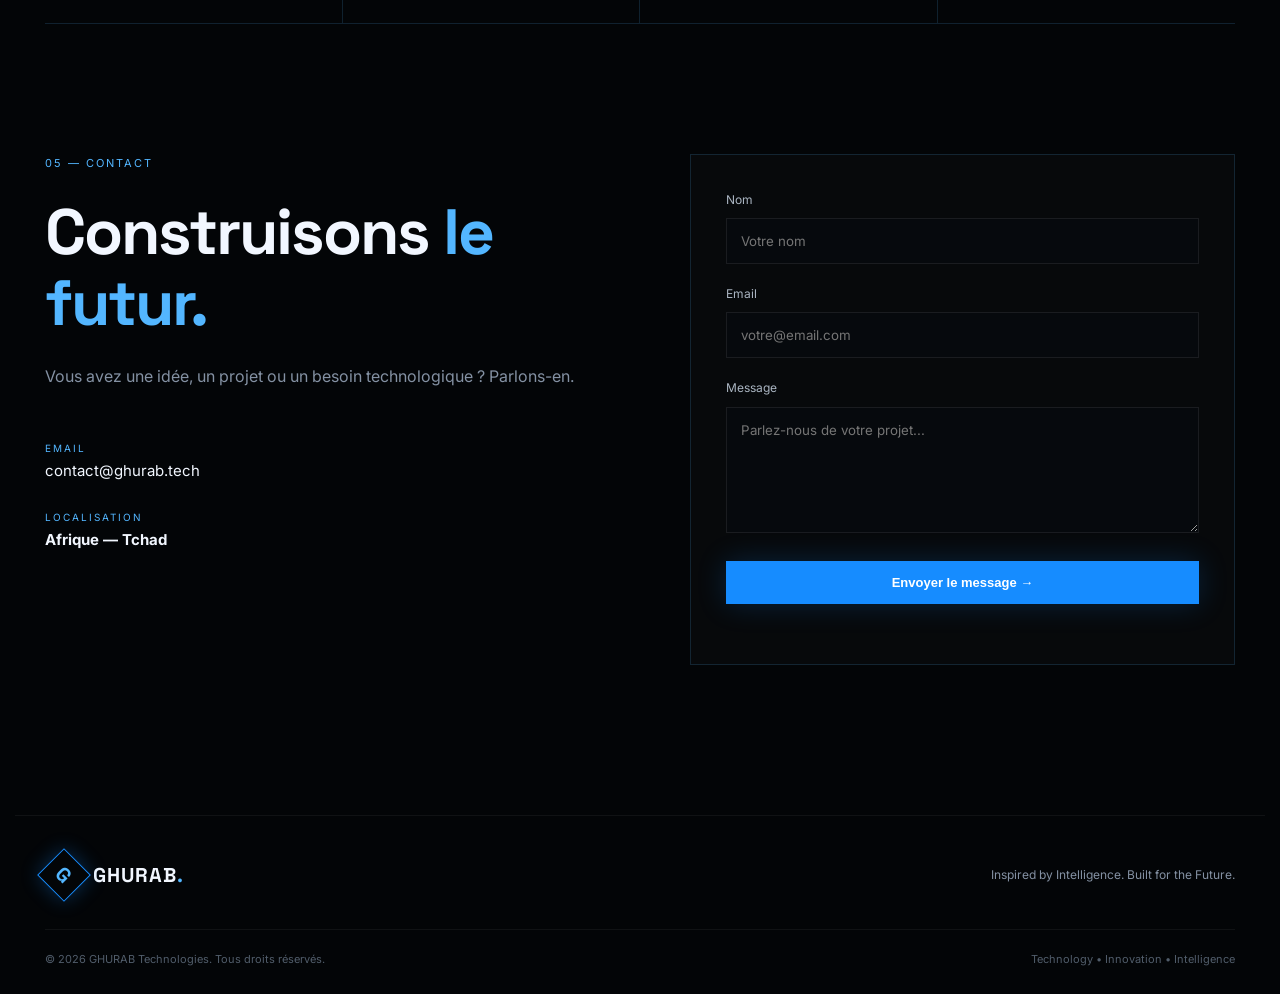
==== commit ab8ba1ac: "Update index.html" ====
--- a/index.html
+++ b/index.html
@@ -113,7 +113,7 @@
       <h2>Construisons <span>le futur.</span></h2>
       <p>Vous avez une idée, un projet ou un besoin technologique ? Parlons-en.</p>
       <div class="contact-info">
-        <div><span>EMAIL</span><a href="mailto:contact@ghurab.tech">contact@ghurab.tech</a></div>
+        <div><span>EMAIL</span><a href="mailto:leroiadam235@gmail.com">contact@ghurab.tech</a></div>
         <div><span>LOCALISATION</span><strong>Afrique — Tchad</strong></div>
       </div>
     </div>
--- a/style.css
+++ b/style.css
@@ -39,3 +39,13 @@
 @media(max-width:600px){.container{padding-left:20px;padding-right:20px}.hero,.section{padding-left:20px;padding-right:20px}.hero h1{font-size:48px;letter-spacing:-2px}.hero-buttons{flex-direction:column}.hero-visual{height:360px}.tech-circle{width:250px;height:250px}.circle-inner{width:155px;height:155px}.bird-symbol{font-size:70px}.services-grid{grid-template-columns:1fr}.section-header,.projects-header,.footer-main,.footer-bottom{flex-direction:column;align-items:flex-start}.stats{grid-template-columns:1fr 1fr}.stat{padding:35px 10px}.stat strong{font-size:38px}.contact-form{padding:20px}}
 
 .service-card,.project-card,.about-grid,.contact-grid{opacity:0;transform:translateY(25px);transition:opacity .8s ease,transform .8s ease}.service-card.visible,.project-card.visible,.about-grid.visible,.contact-grid.visible{opacity:1;transform:translateY(0)}
+.logo img {
+  width: 230px;
+  height: auto;
+  display: block;
+}
+@media (max-width: 600px) {
+  .logo img {
+    width: 180px;
+  }
+}
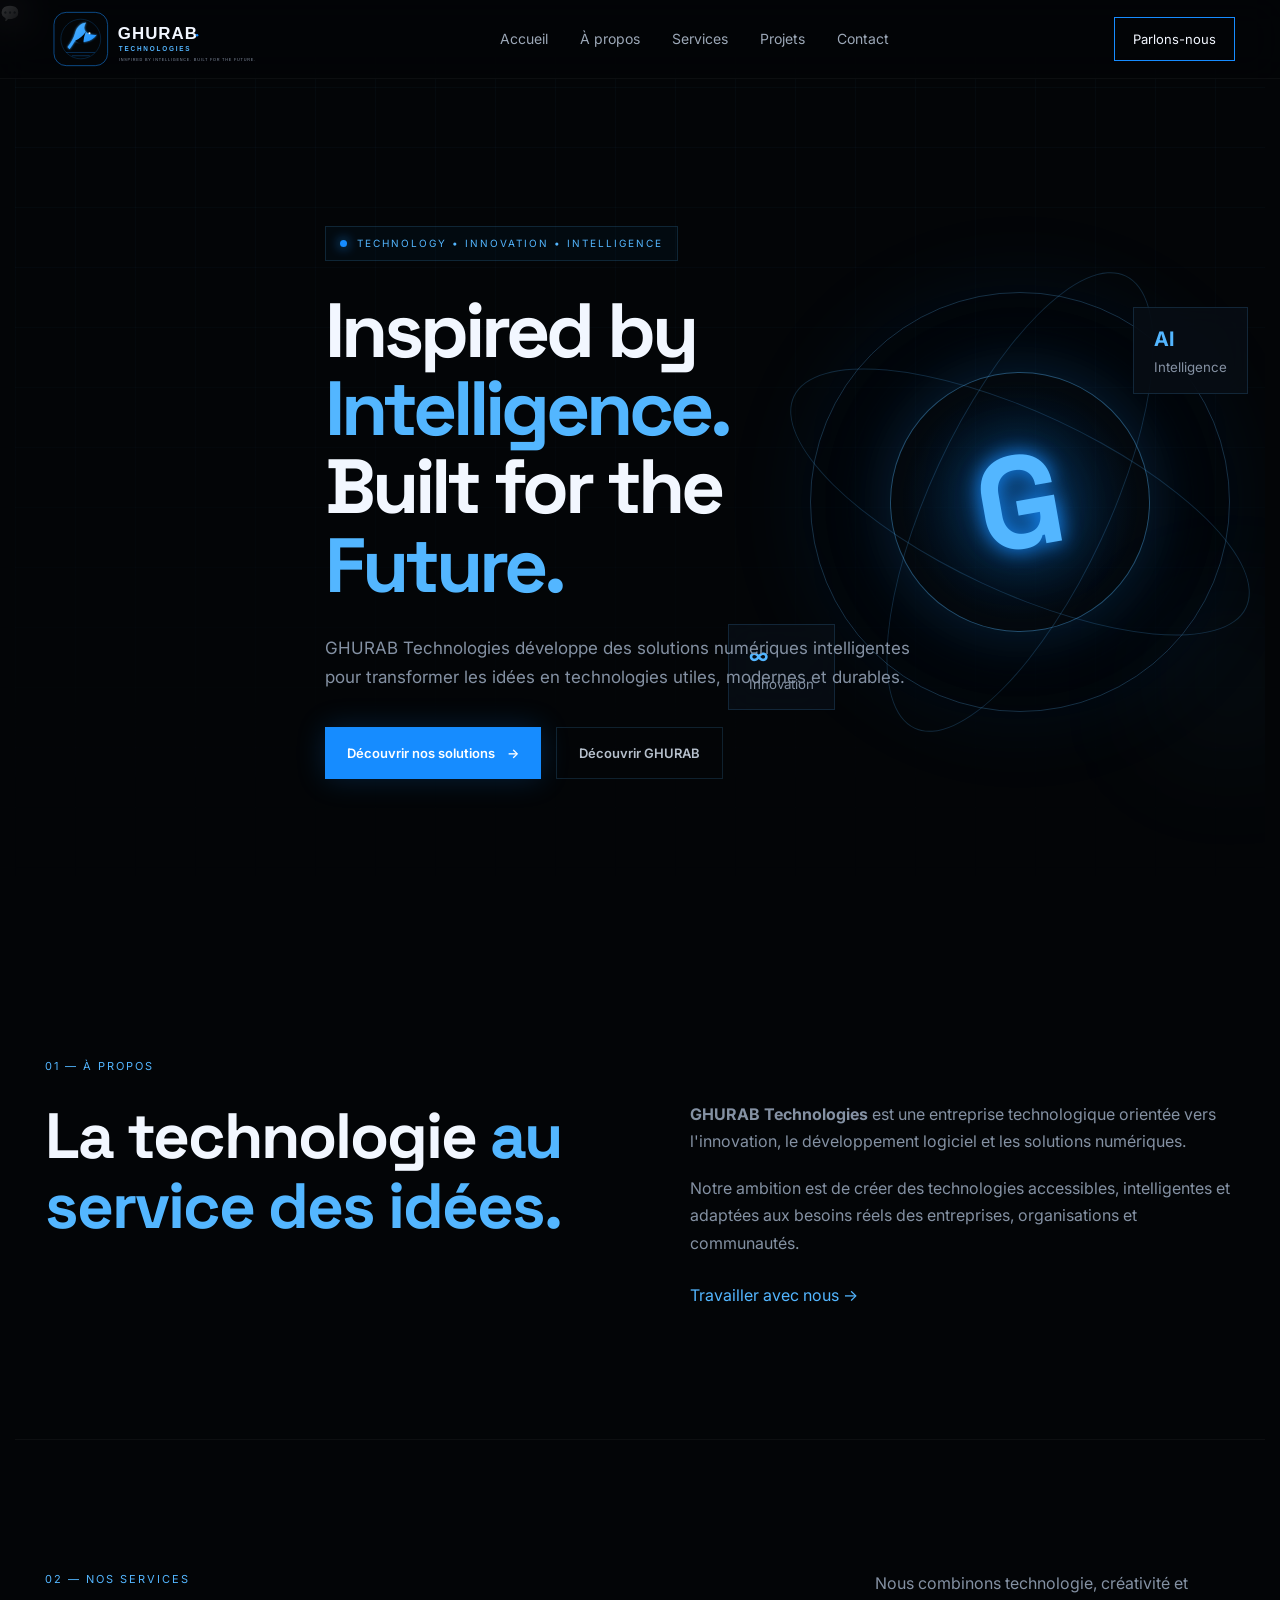
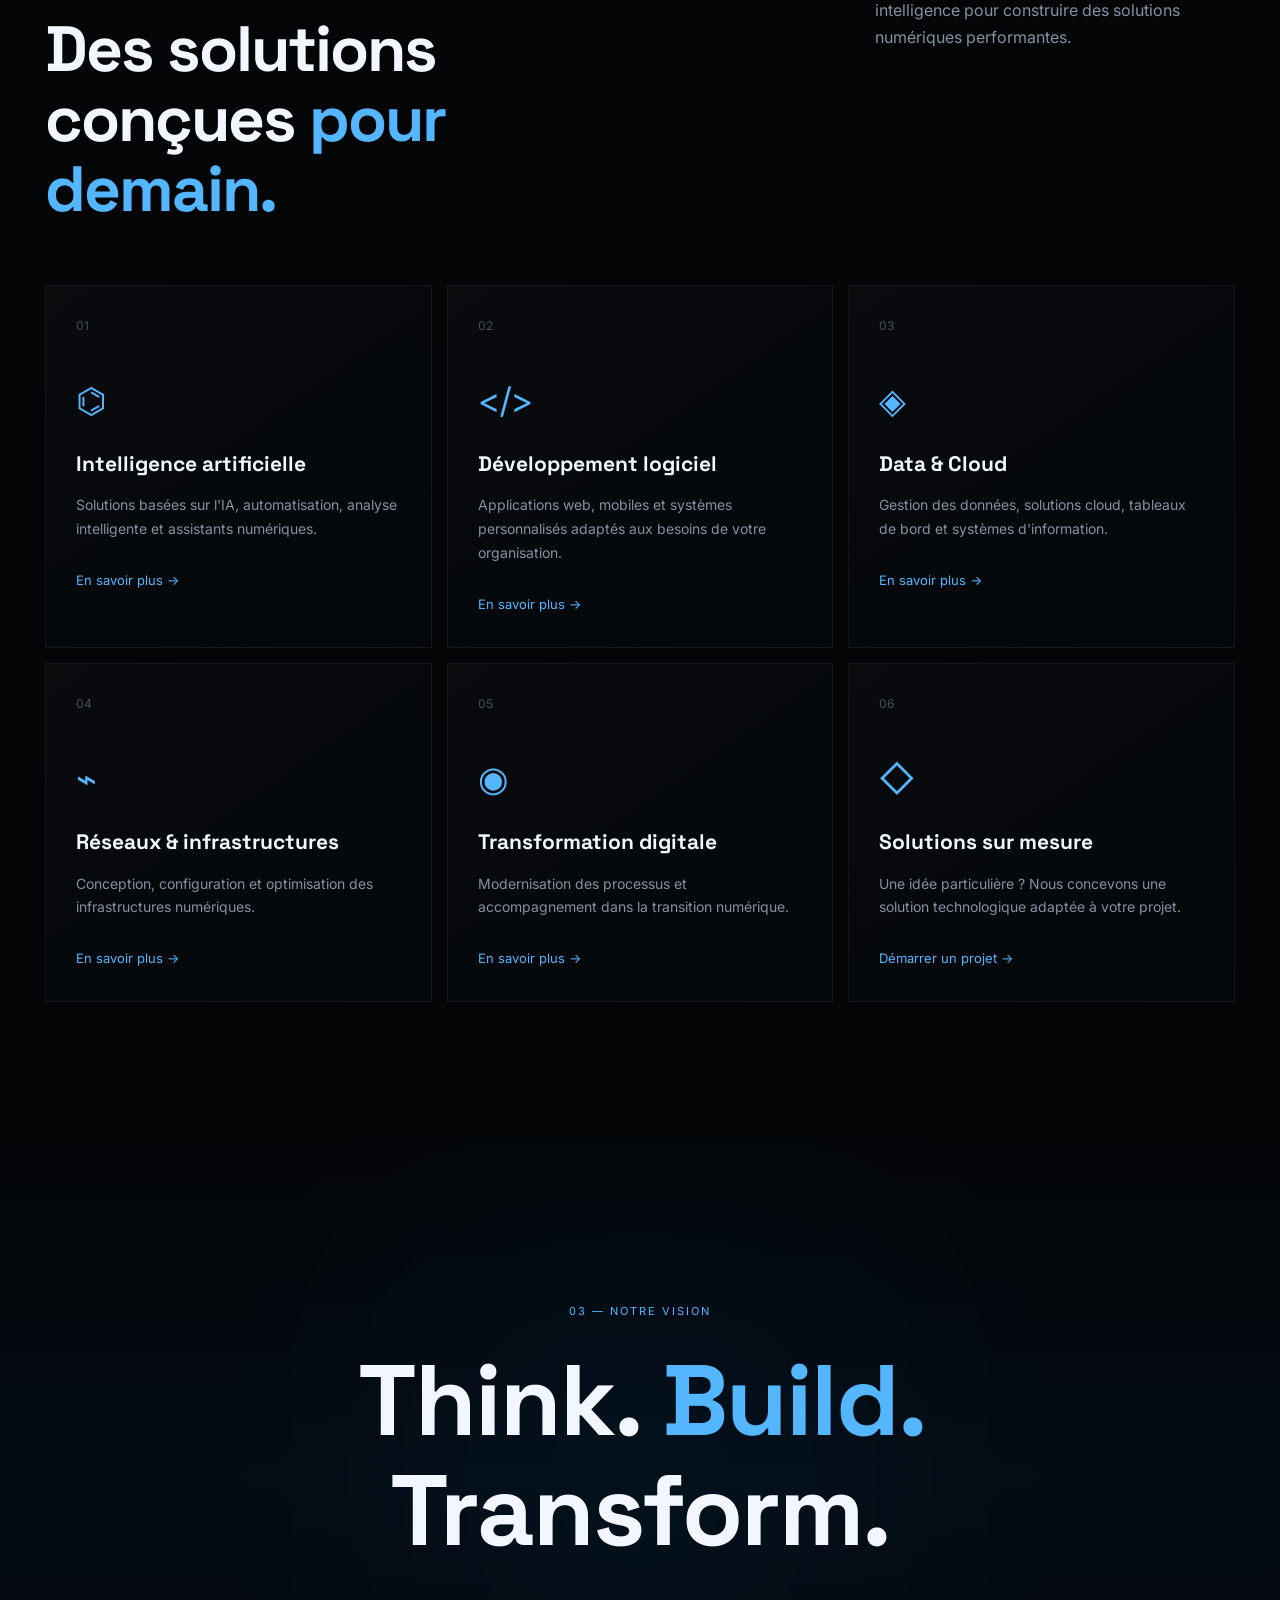
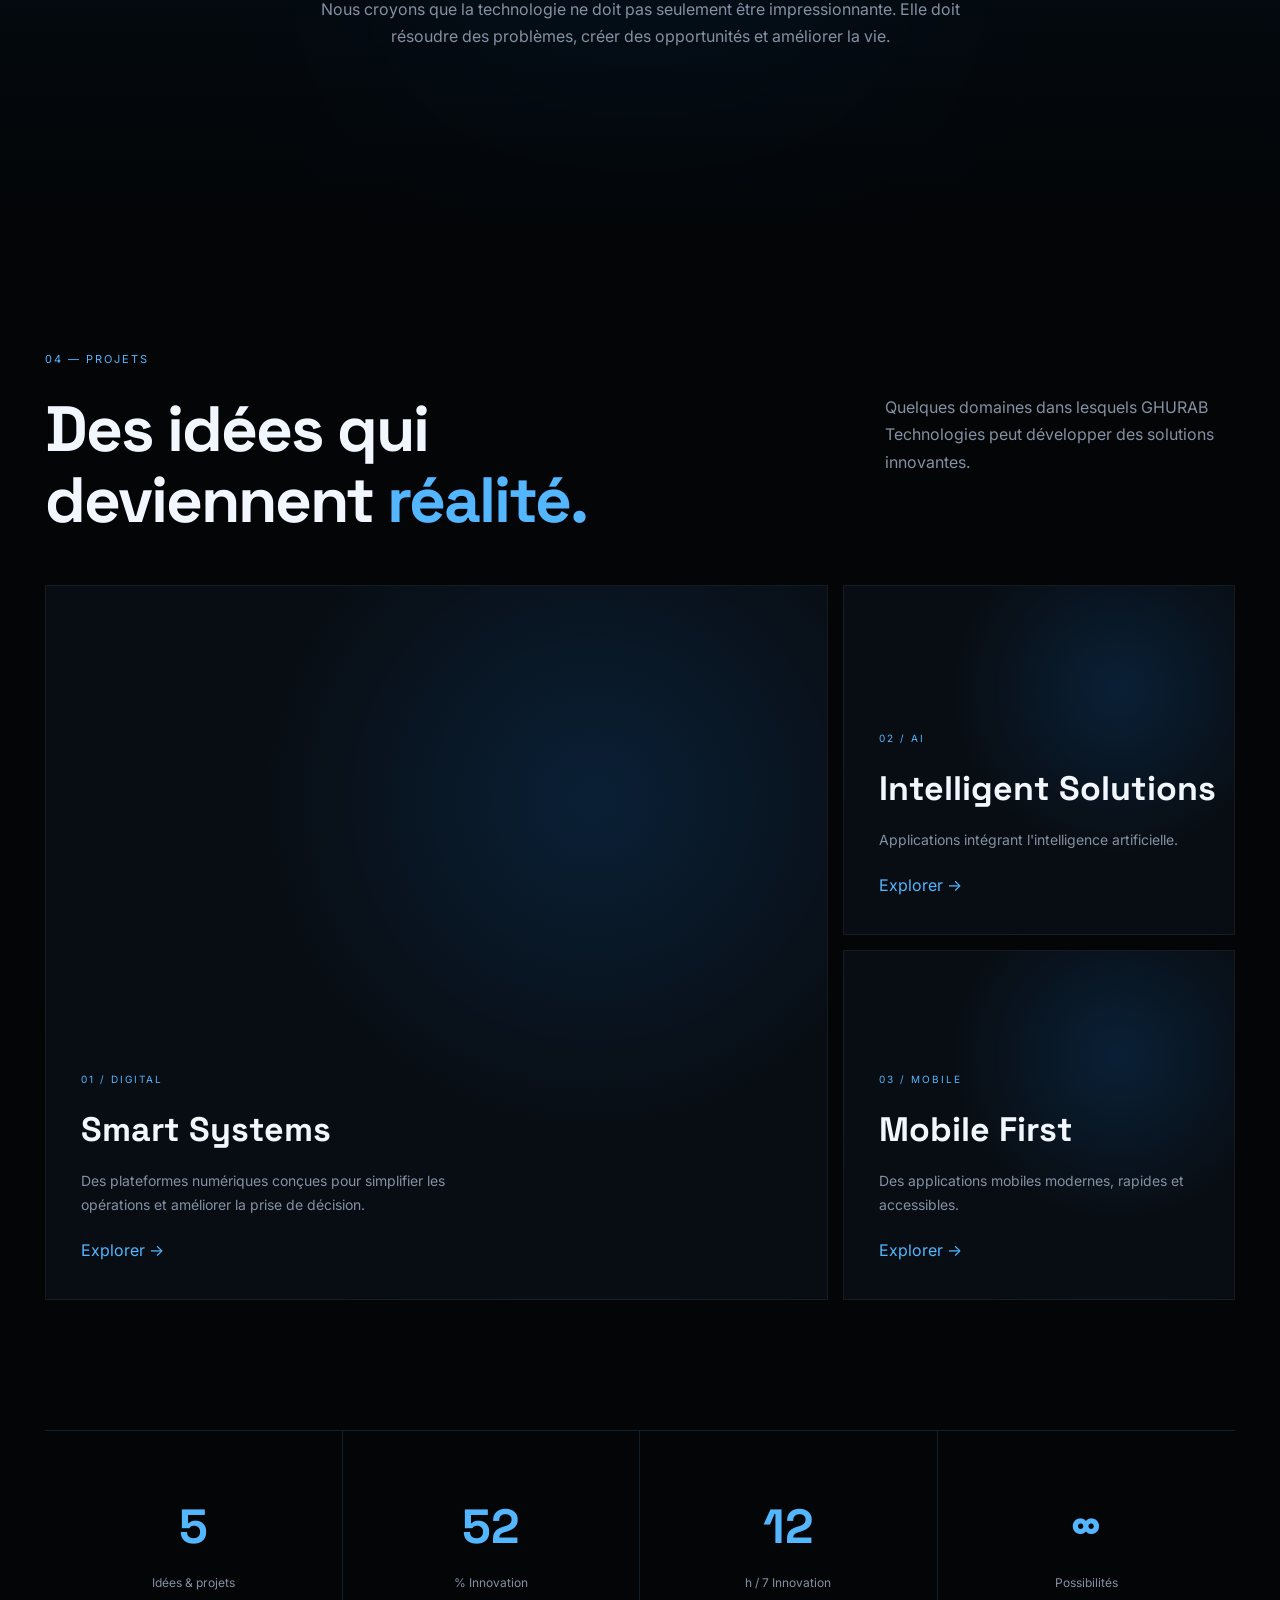
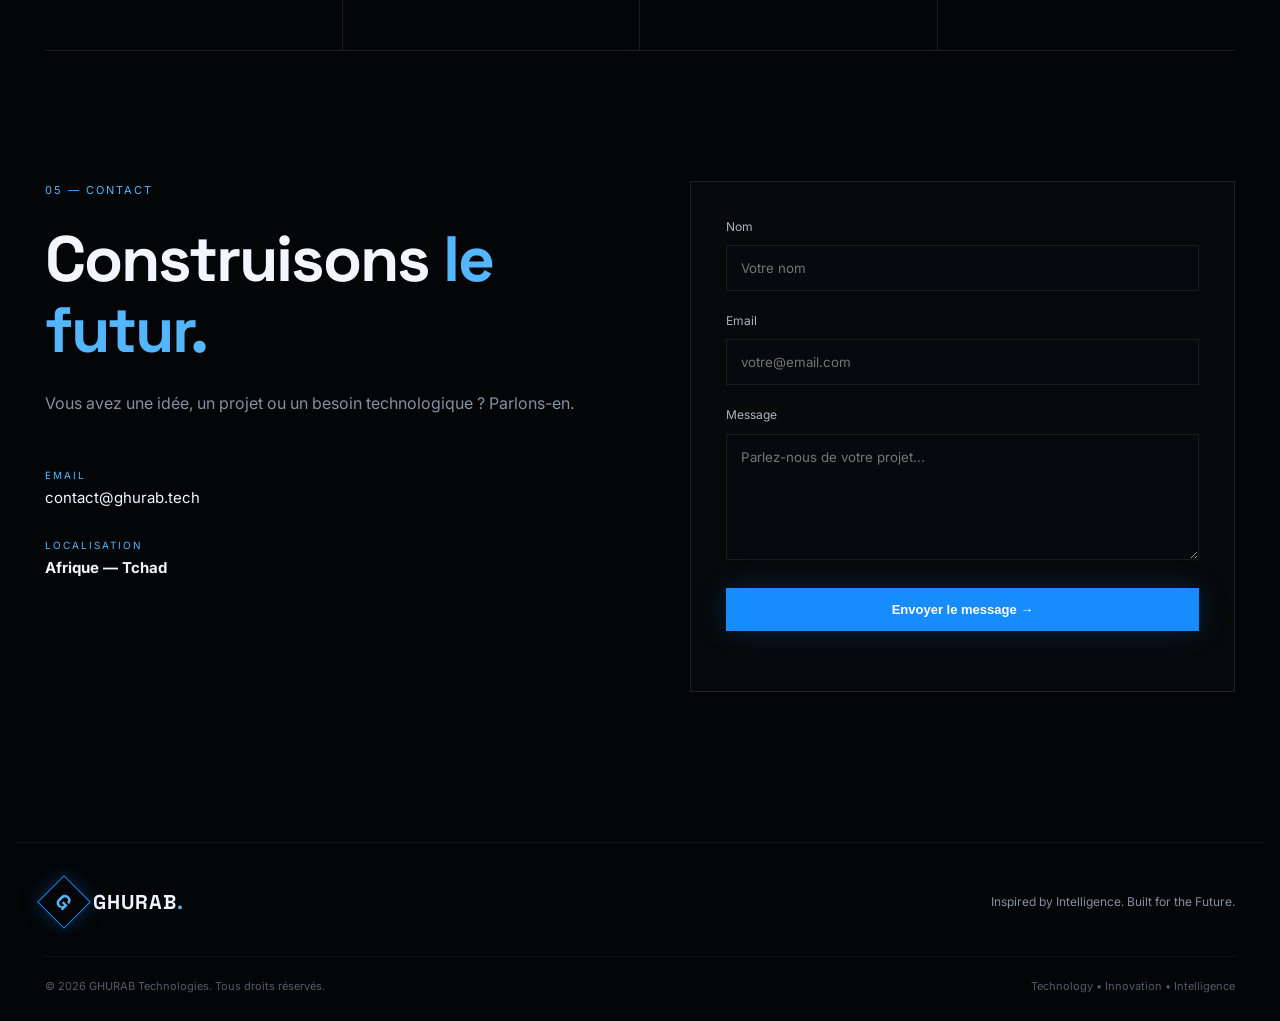
==== commit 36d6c38f: "Update index.html" ====
--- a/index.html
+++ b/index.html
@@ -10,6 +10,14 @@
   <meta property="og:description" content="Inspired by Intelligence. Built for the Future.">
   <meta property="og:type" content="website">
   <link rel="icon" href="favicon.svg" type="image/svg+xml">
+  <a
+  href="https://wa.me/23560661501"
+  class="whatsapp-float"
+  target="_blank"
+  rel="noopener noreferrer"
+  aria-label="Contacter GHURAB Technologies sur WhatsApp">
+  <span>💬</span>
+</a>
   <link rel="stylesheet" href="style.css">
 </head>
 <body>
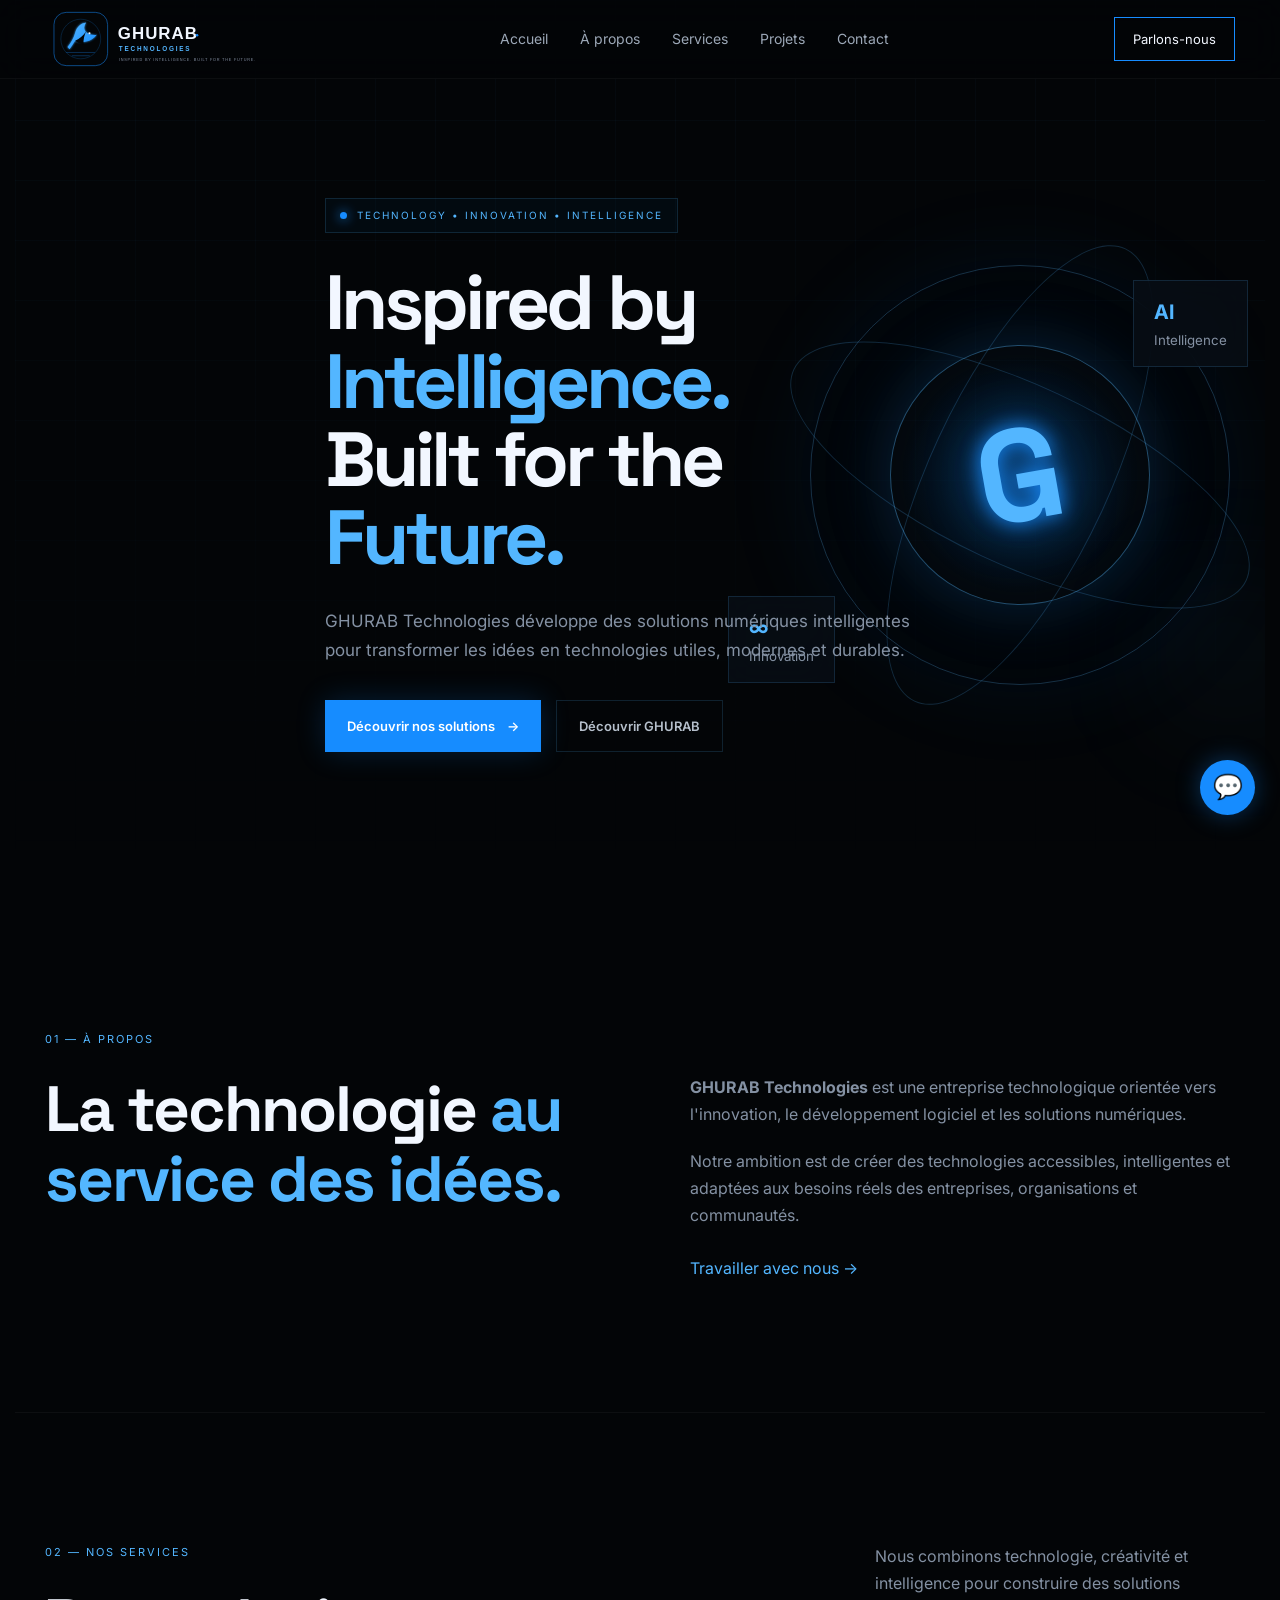
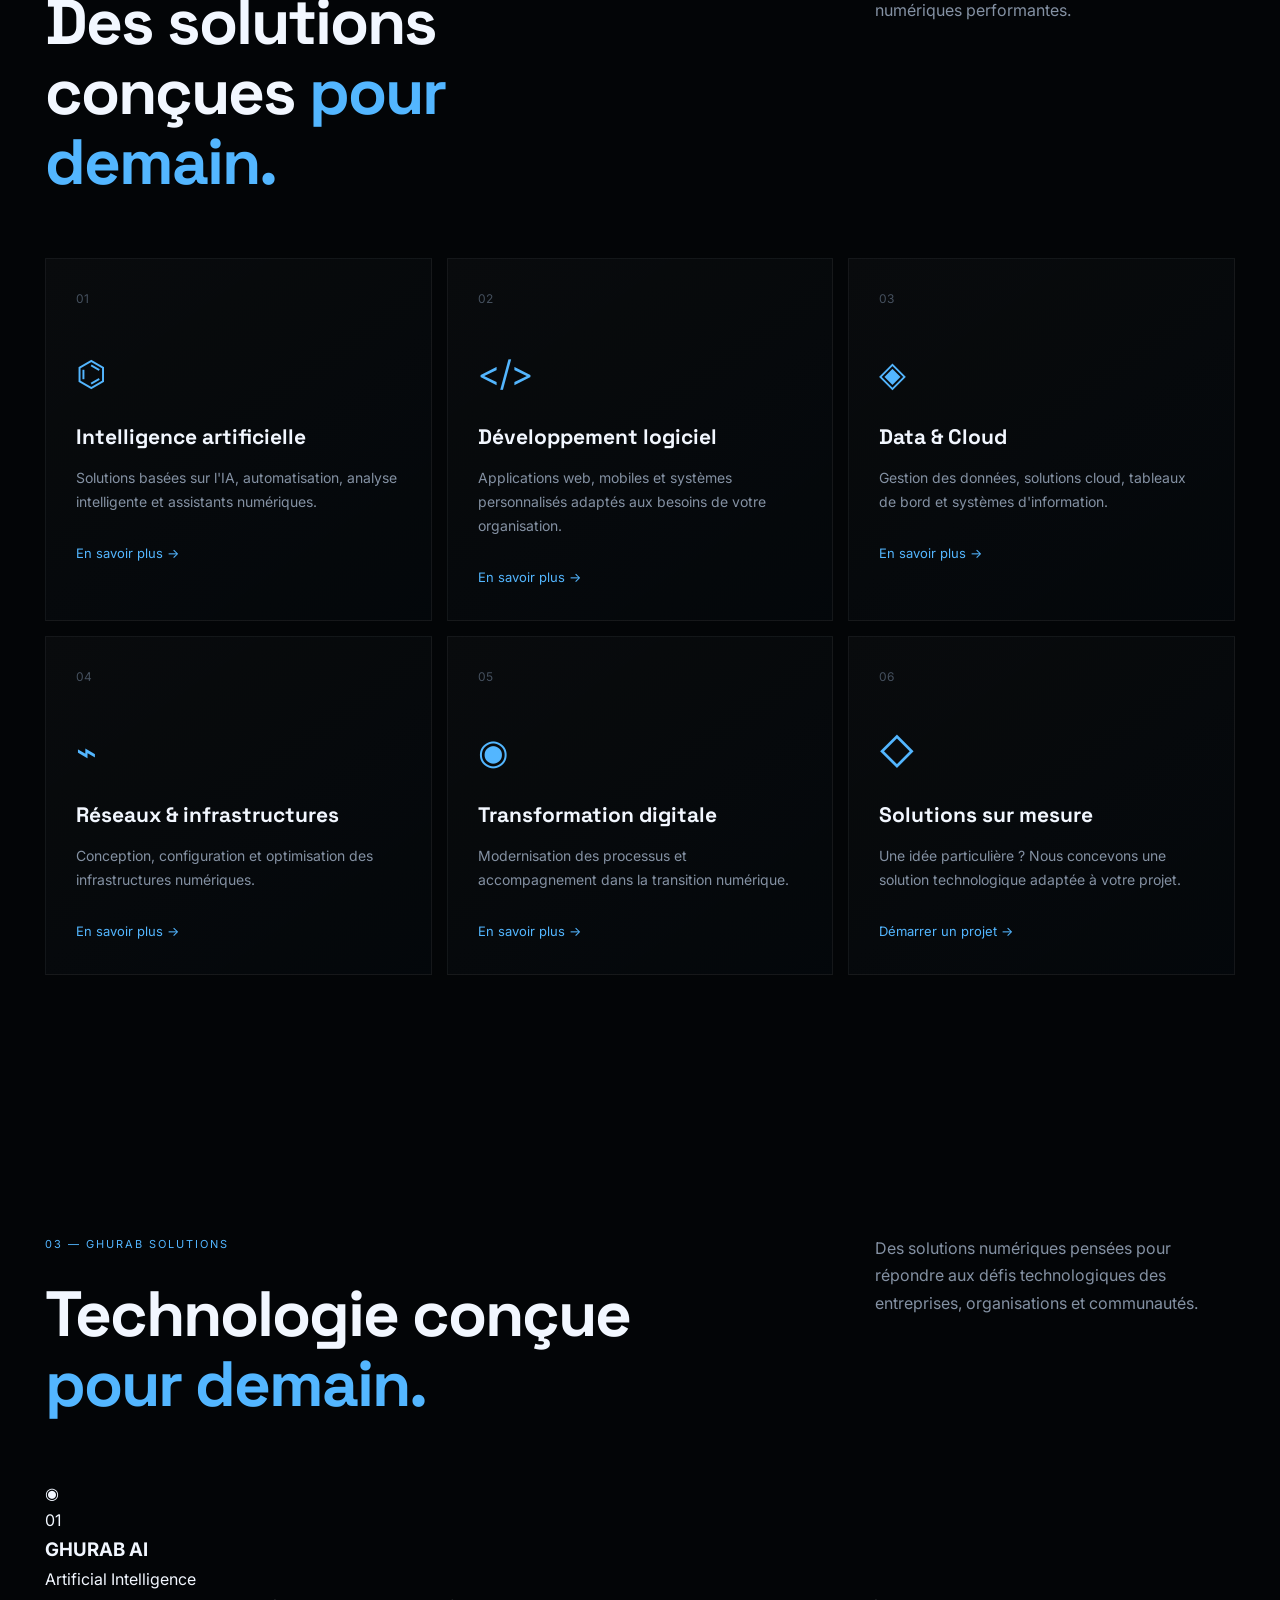
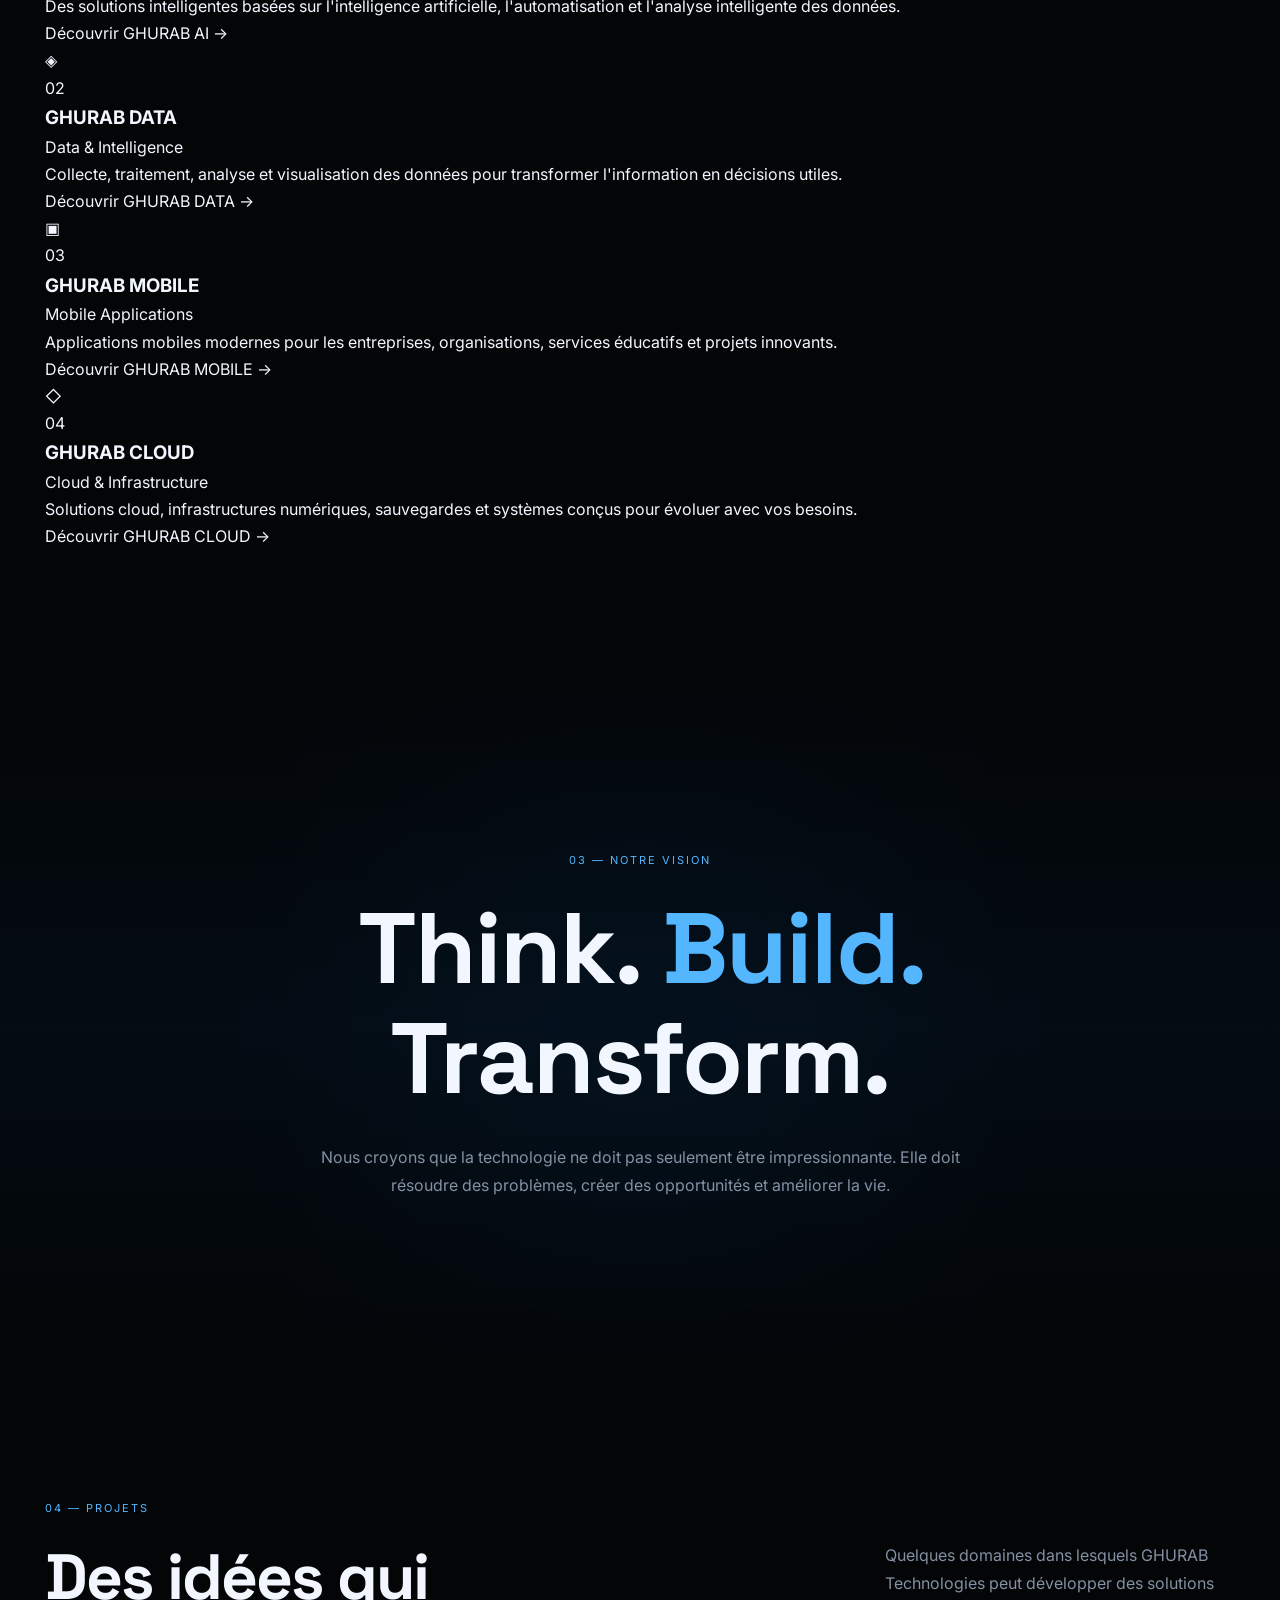
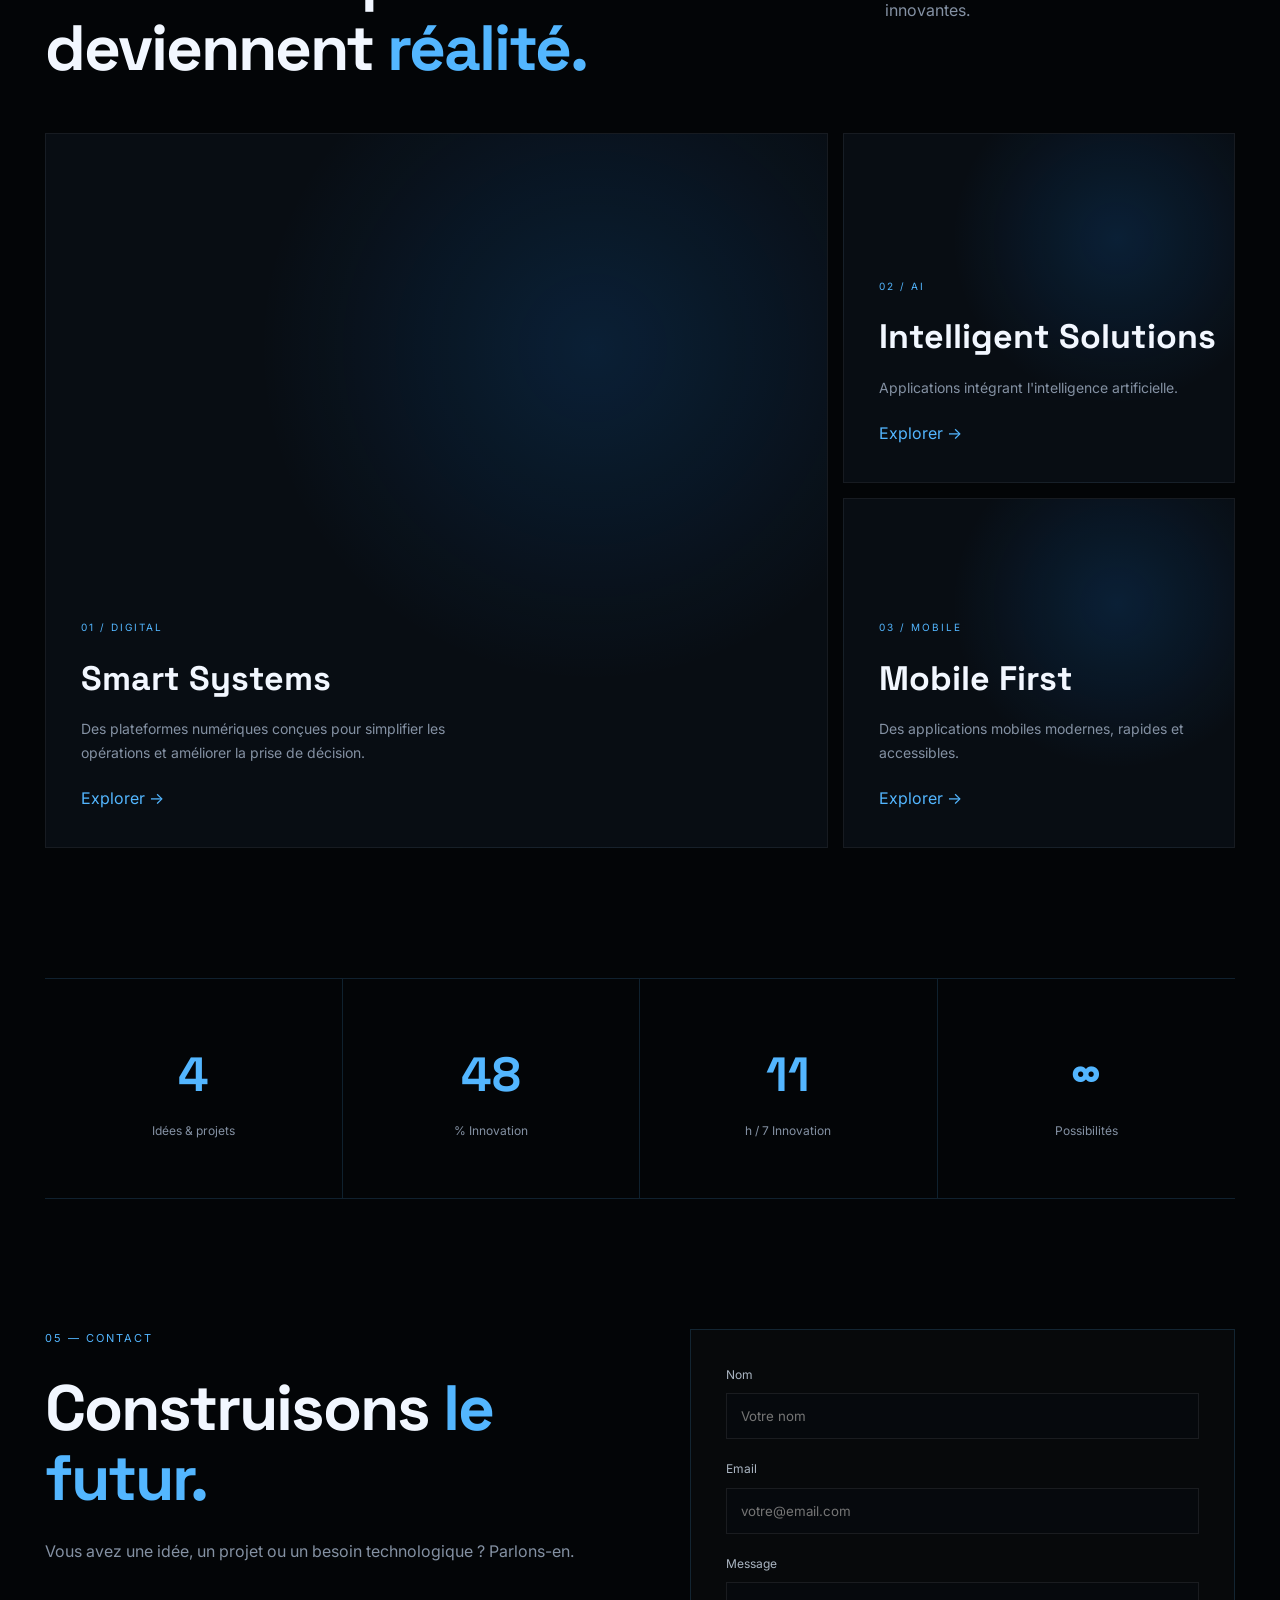
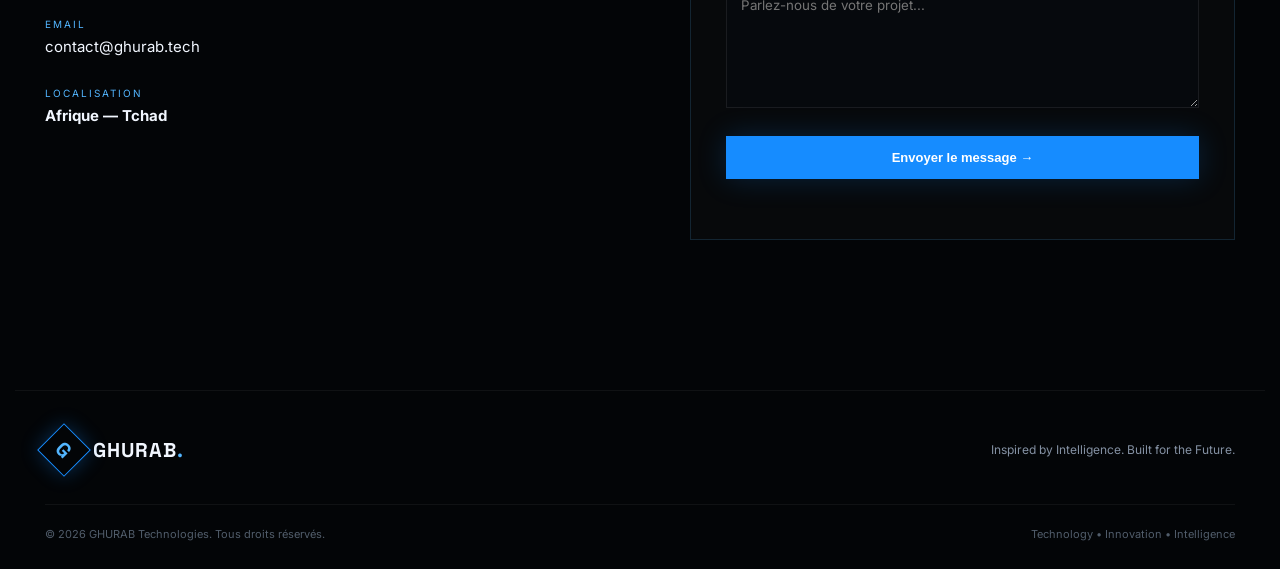
==== commit d1d00a2f: "Update index.html" ====
--- a/index.html
+++ b/index.html
@@ -84,7 +84,133 @@
     <article class="service-card"><div class="service-number">06</div><div class="service-icon">◇</div><h3>Solutions sur mesure</h3><p>Une idée particulière ? Nous concevons une solution technologique adaptée à votre projet.</p><a href="#contact">Démarrer un projet →</a></article>
   </div>
 </section>
-
+<section class="section solutions" id="solutions">
+
+  <div class="section-header">
+    <div>
+      <div class="section-label">03 — GHURAB SOLUTIONS</div>
+
+      <h2>
+        Technologie conçue
+        <span>pour demain.</span>
+      </h2>
+    </div>
+
+    <p>
+      Des solutions numériques pensées pour répondre
+      aux défis technologiques des entreprises,
+      organisations et communautés.
+    </p>
+  </div>
+
+  <div class="solutions-grid">
+
+    <!-- GHURAB AI -->
+    <article class="solution-card">
+
+      <div class="solution-icon">◉</div>
+
+      <div class="solution-number">01</div>
+
+      <h3>GHURAB AI</h3>
+
+      <span class="solution-category">
+        Artificial Intelligence
+      </span>
+
+      <p>
+        Des solutions intelligentes basées sur
+        l'intelligence artificielle, l'automatisation
+        et l'analyse intelligente des données.
+      </p>
+
+      <a href="#contact">
+        Découvrir GHURAB AI →
+      </a>
+
+    </article>
+
+
+    <!-- GHURAB DATA -->
+    <article class="solution-card">
+
+      <div class="solution-icon">◈</div>
+
+      <div class="solution-number">02</div>
+
+      <h3>GHURAB DATA</h3>
+
+      <span class="solution-category">
+        Data & Intelligence
+      </span>
+
+      <p>
+        Collecte, traitement, analyse et visualisation
+        des données pour transformer l'information
+        en décisions utiles.
+      </p>
+
+      <a href="#contact">
+        Découvrir GHURAB DATA →
+      </a>
+
+    </article>
+
+
+    <!-- GHURAB MOBILE -->
+    <article class="solution-card">
+
+      <div class="solution-icon">▣</div>
+
+      <div class="solution-number">03</div>
+
+      <h3>GHURAB MOBILE</h3>
+
+      <span class="solution-category">
+        Mobile Applications
+      </span>
+
+      <p>
+        Applications mobiles modernes pour les
+        entreprises, organisations, services éducatifs
+        et projets innovants.
+      </p>
+
+      <a href="#contact">
+        Découvrir GHURAB MOBILE →
+      </a>
+
+    </article>
+
+
+    <!-- GHURAB CLOUD -->
+    <article class="solution-card">
+
+      <div class="solution-icon">◇</div>
+
+      <div class="solution-number">04</div>
+
+      <h3>GHURAB CLOUD</h3>
+
+      <span class="solution-category">
+        Cloud & Infrastructure
+      </span>
+
+      <p>
+        Solutions cloud, infrastructures numériques,
+        sauvegardes et systèmes conçus pour évoluer
+        avec vos besoins.
+      </p>
+
+      <a href="#contact">
+        Découvrir GHURAB CLOUD →
+      </a>
+
+    </article>
+
+  </div>
+
+</section>
 <section class="vision">
   <div class="vision-glow"></div>
   <div class="vision-content">
--- a/style.css
+++ b/style.css
@@ -3,6 +3,27 @@
 :root{--black:#030507;--dark:#070b10;--blue:#168cff;--blue-light:#53b6ff;--text:#f2f7ff;--muted:#8491a3;--border:rgba(83,182,255,.16)}
 *{box-sizing:border-box;margin:0;padding:0}
 html{scroll-behavior:smooth}
+.whatsapp-float {
+  position: fixed;
+  right: 25px;
+  bottom: 85px;
+  width: 55px;
+  height: 55px;
+  display: grid;
+  place-items: center;
+  background: #168CFF;
+  color: white;
+  border-radius: 50%;
+  font-size: 24px;
+  z-index: 999;
+  box-shadow: 0 0 25px rgba(22, 140, 255, 0.35);
+  transition: 0.3s ease;
+}
+
+.whatsapp-float:hover {
+  transform: scale(1.08);
+  box-shadow: 0 0 35px rgba(22, 140, 255, 0.55);
+}
 body{background:var(--black);color:var(--text);font-family:Inter,sans-serif;line-height:1.7;overflow-x:hidden}
 a{color:inherit;text-decoration:none}.blue,h1 span,h2 span{color:var(--blue-light)}
 .container{max-width:1250px;margin:auto;padding-left:30px;padding-right:30px}
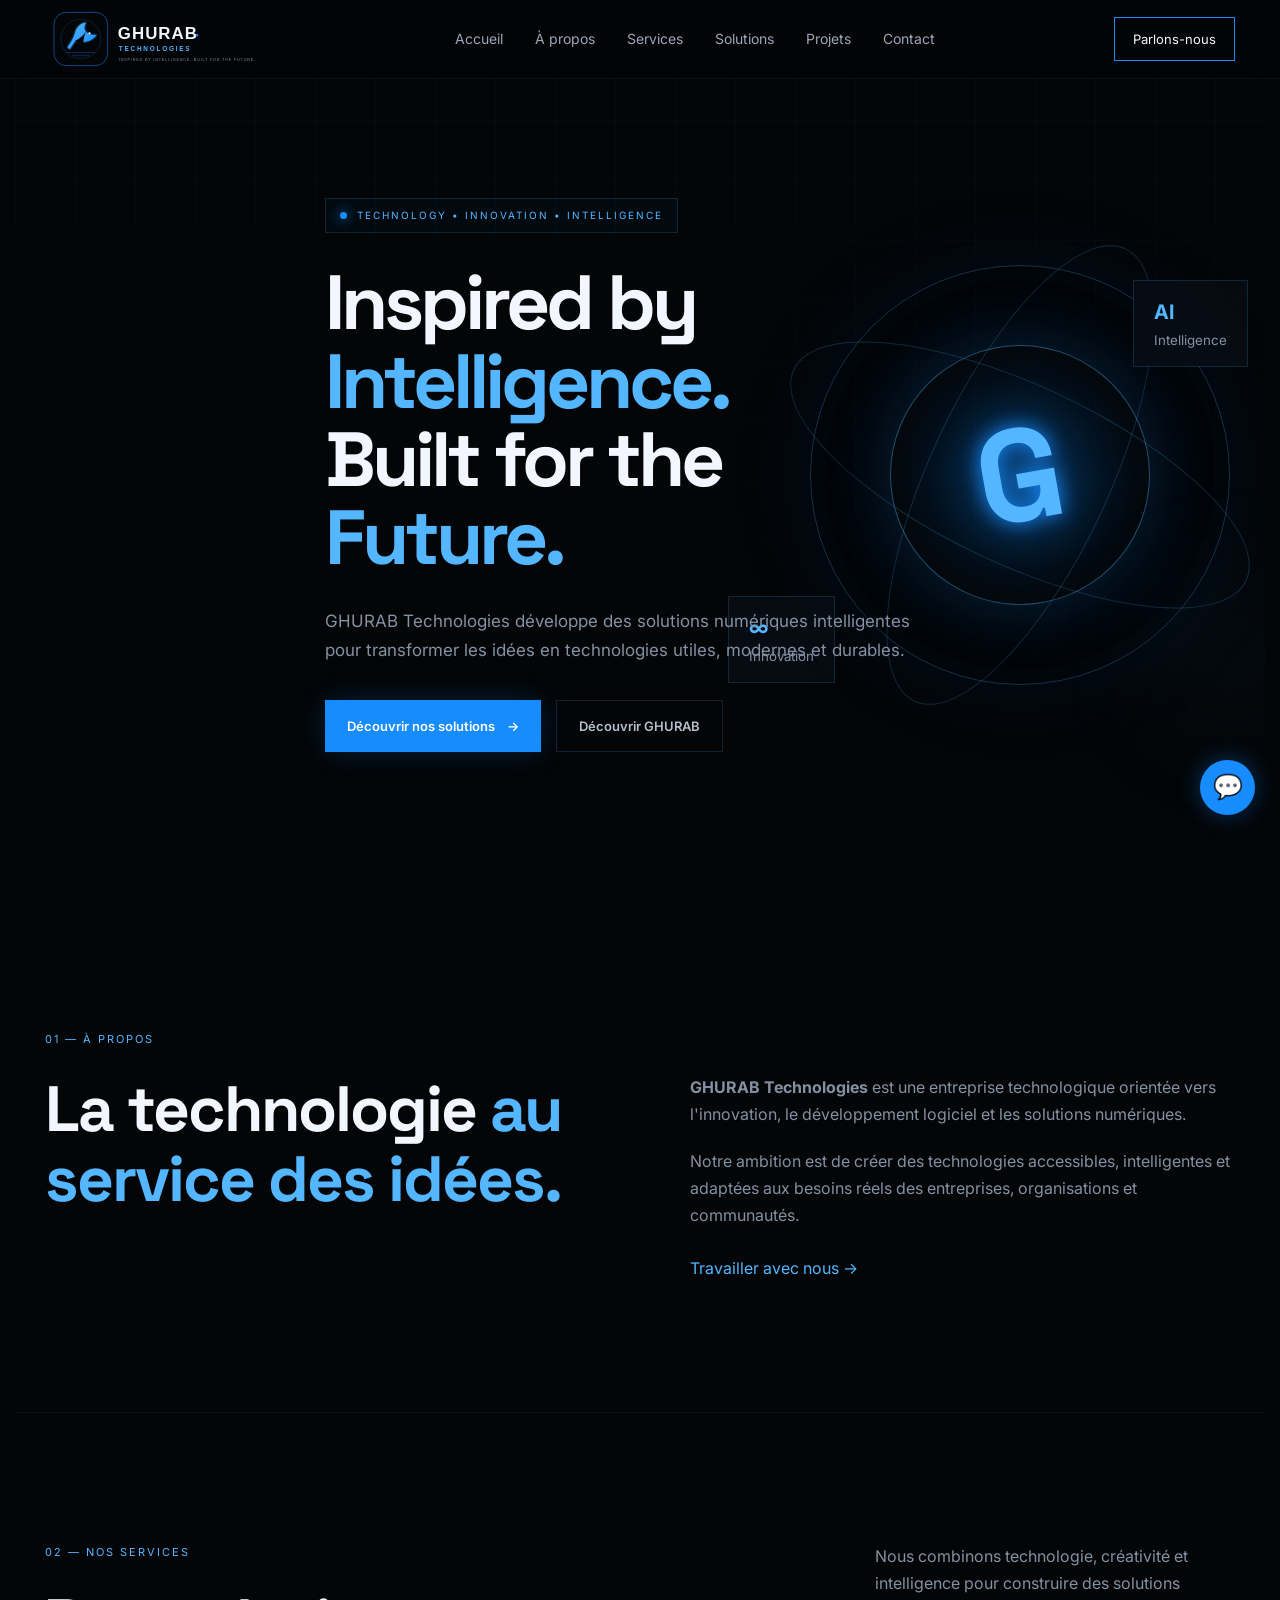
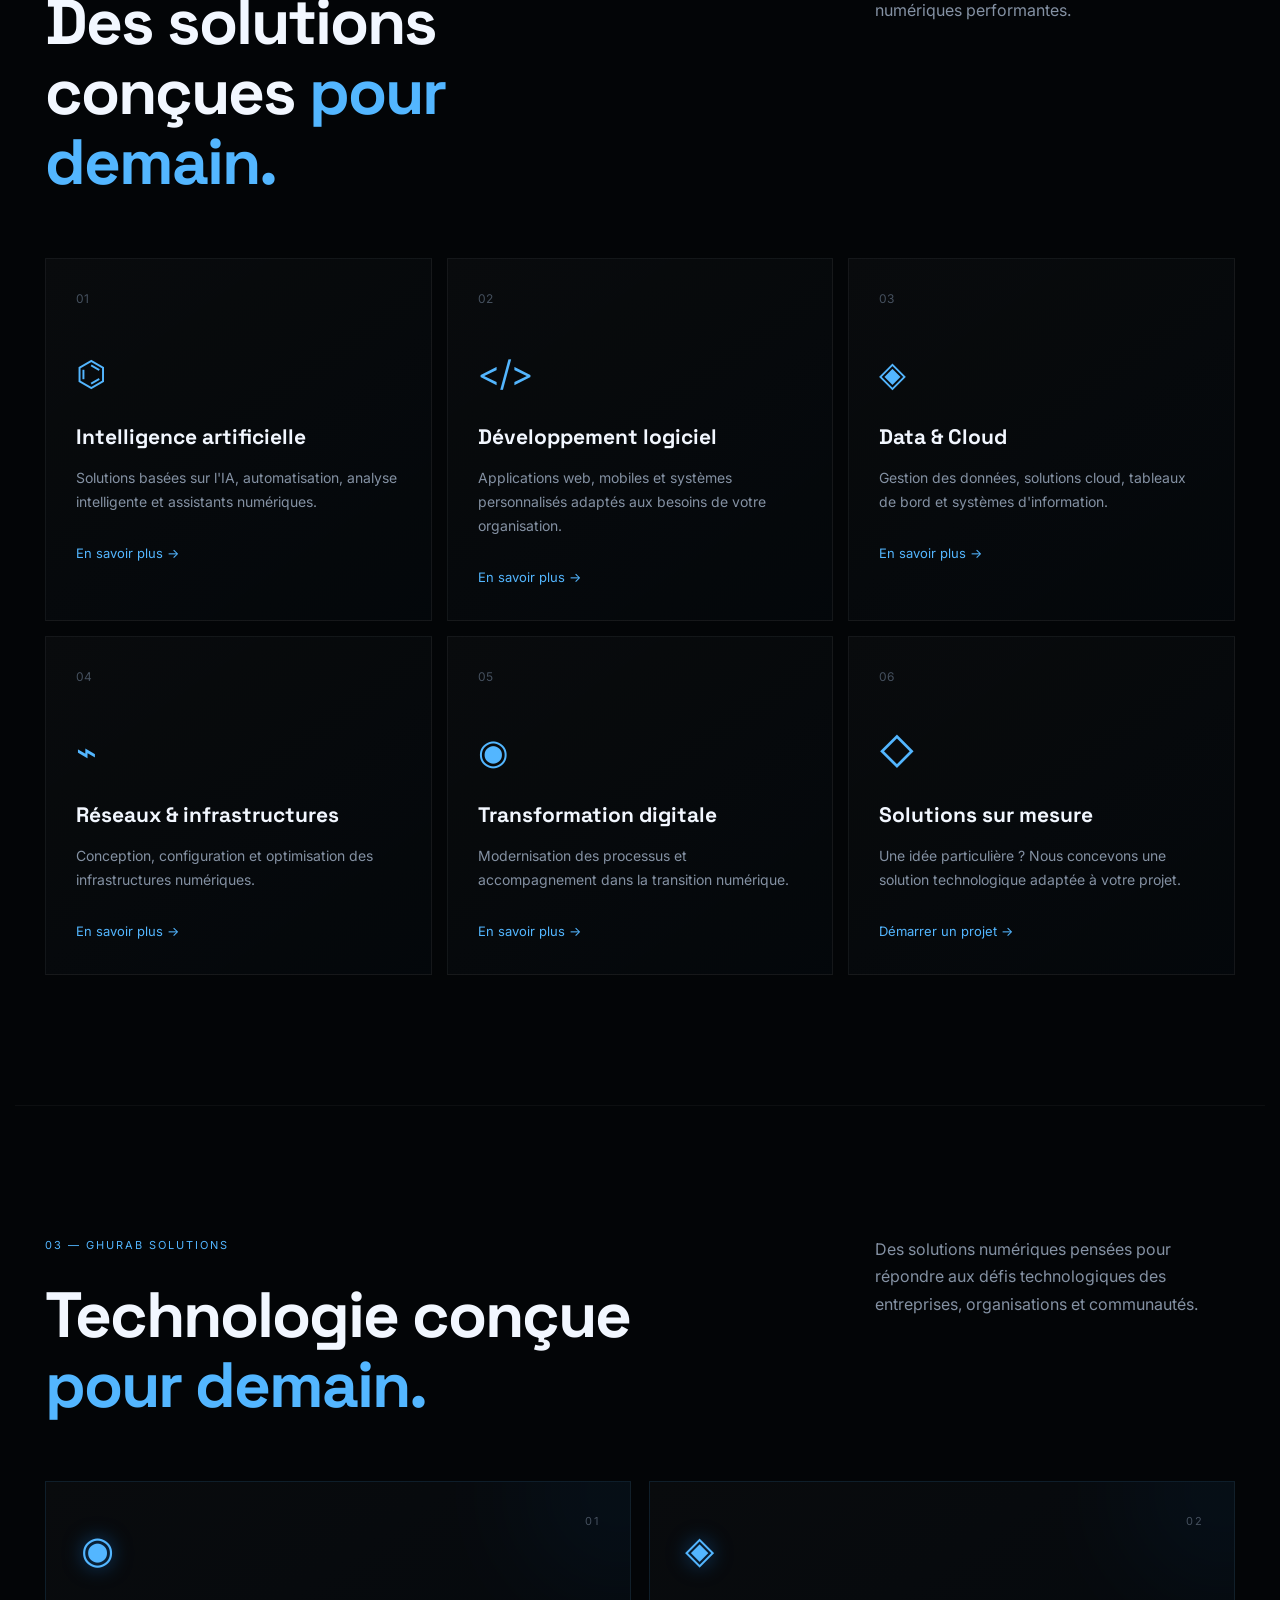
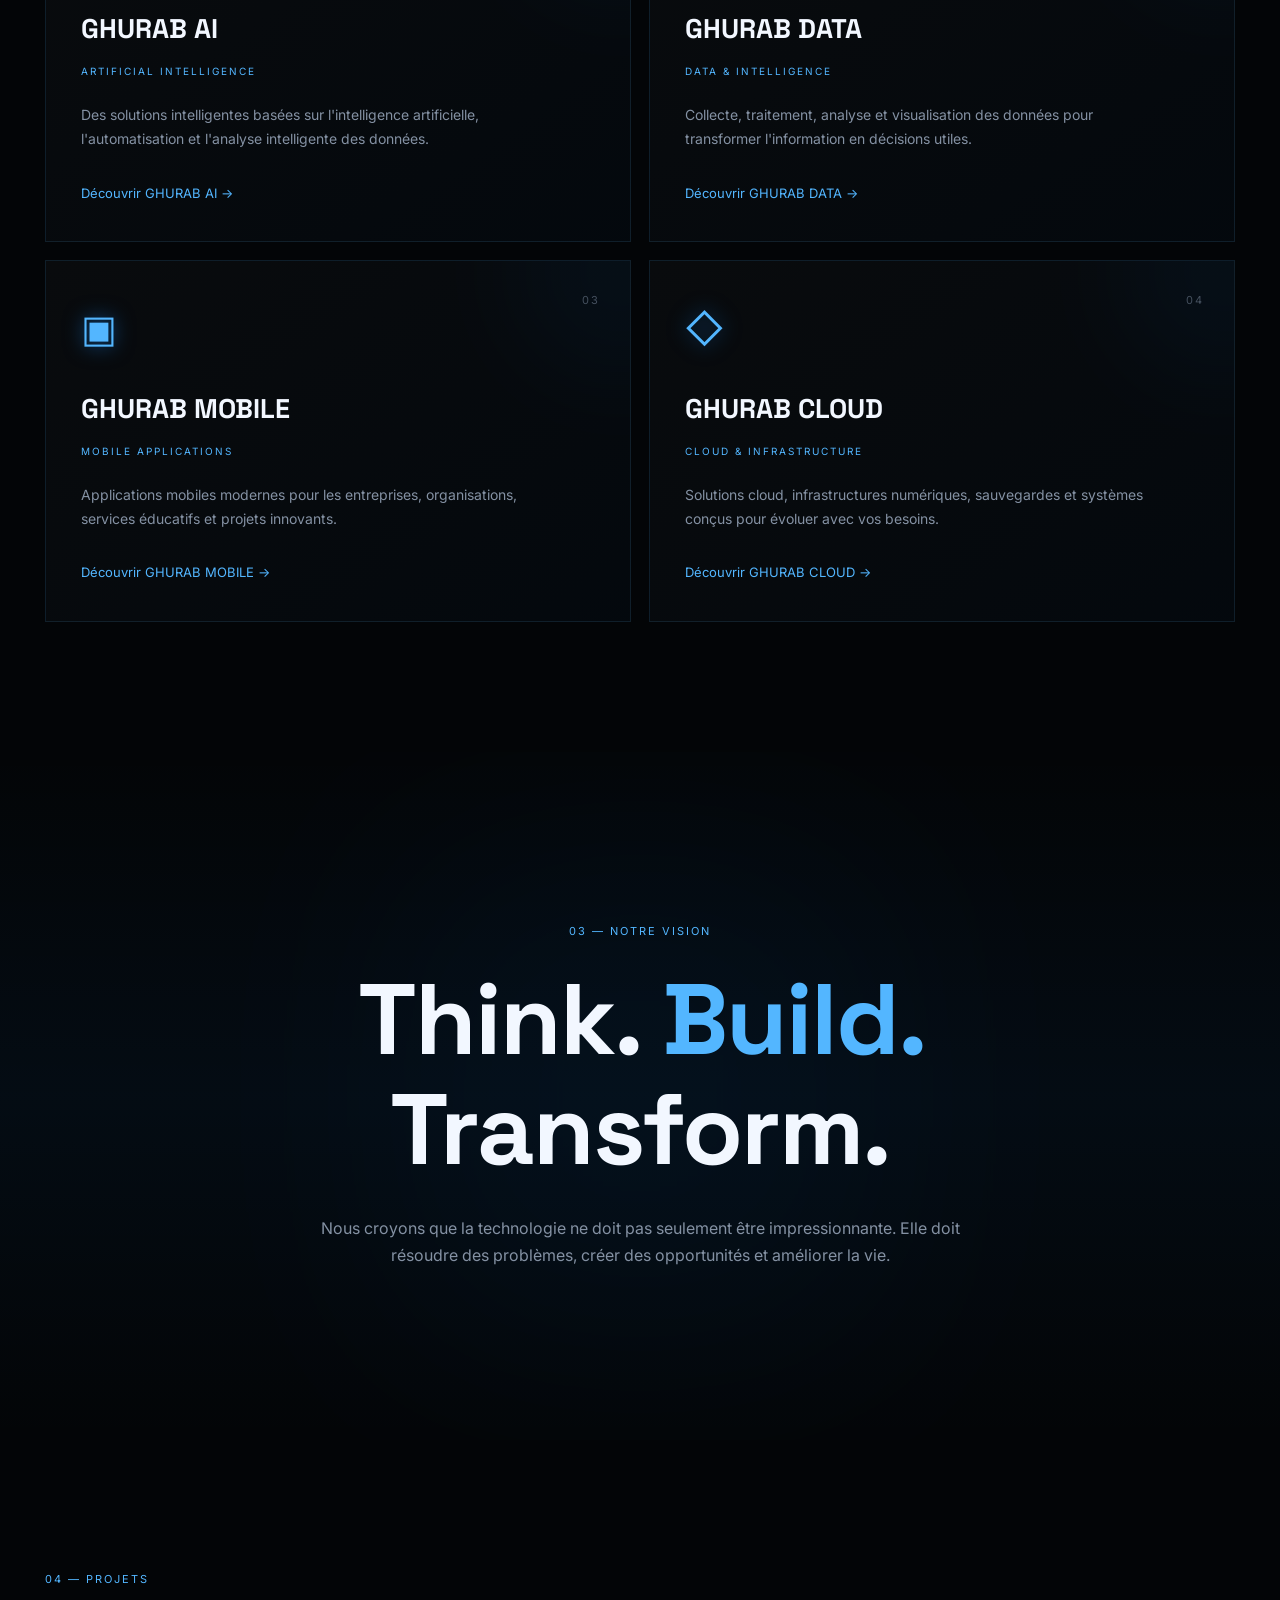
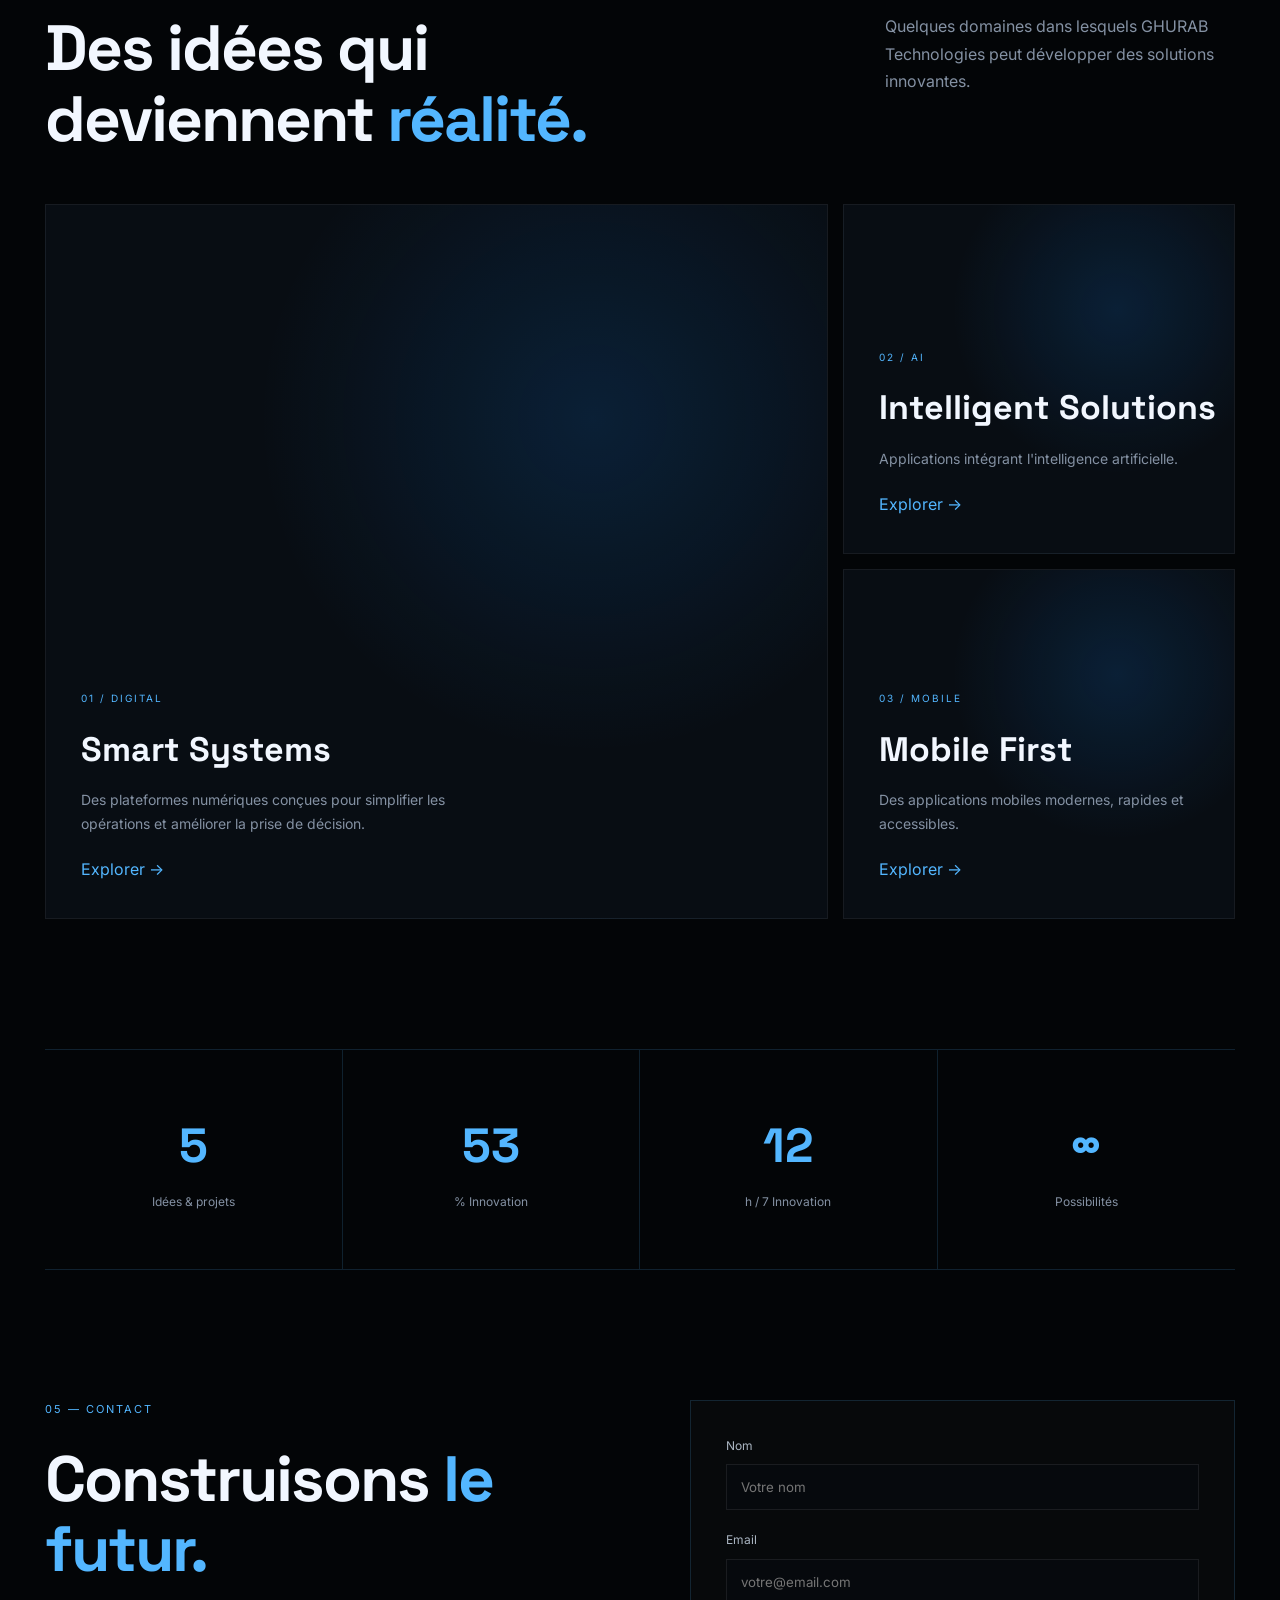
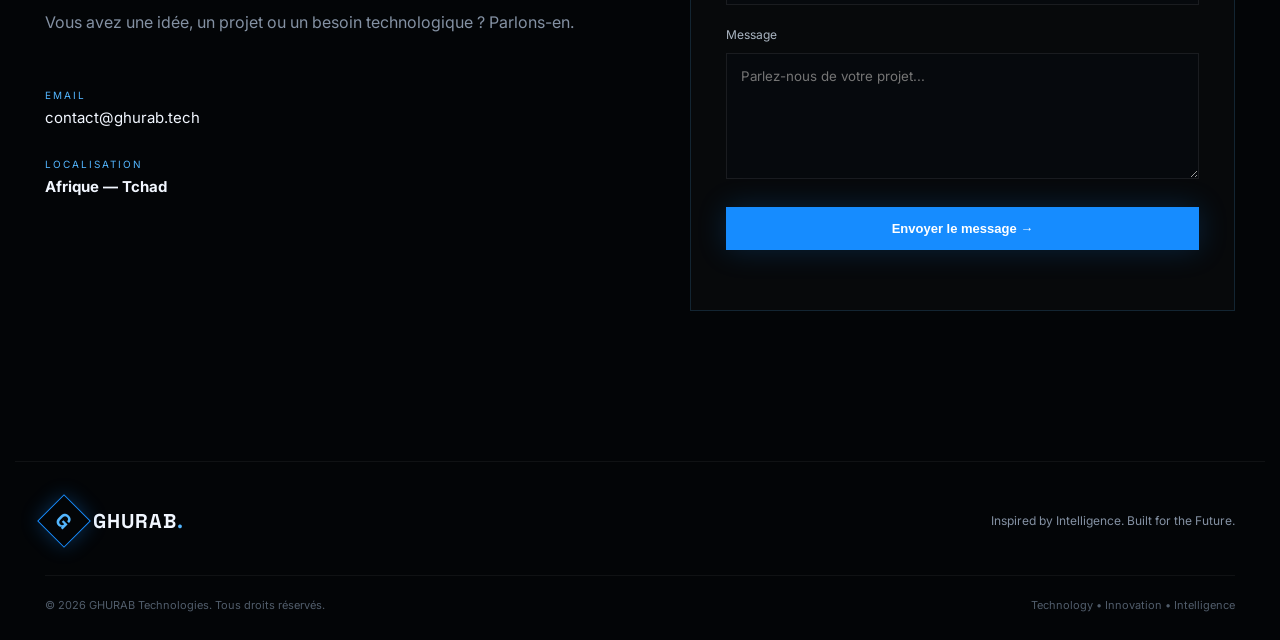
==== commit 2707c6e5: "Update index.html" ====
--- a/index.html
+++ b/index.html
@@ -31,6 +31,7 @@
       <a href="#home">Accueil</a>
       <a href="#about">À propos</a>
       <a href="#services">Services</a>
+      <a href="#solutions">Solutions</a>
       <a href="#projects">Projets</a>
       <a href="#contact">Contact</a>
     </div>
--- a/style.css
+++ b/style.css
@@ -70,3 +70,155 @@
     width: 180px;
   }
 }
+/* =========================================
+   GHURAB SOLUTIONS
+========================================= */
+
+.solutions {
+  position: relative;
+  border-top: 1px solid rgba(255,255,255,.04);
+}
+
+.solutions-grid {
+  display: grid;
+  grid-template-columns: repeat(2, 1fr);
+  gap: 18px;
+}
+
+.solution-card {
+  position: relative;
+  min-height: 350px;
+  padding: 35px;
+
+  background:
+    linear-gradient(
+      145deg,
+      rgba(255,255,255,.025),
+      rgba(22,140,255,.025)
+    );
+
+  border: 1px solid rgba(83,182,255,.12);
+
+  overflow: hidden;
+
+  transition:
+    transform .4s ease,
+    border-color .4s ease,
+    box-shadow .4s ease;
+}
+
+.solution-card::before {
+  content: "";
+
+  position: absolute;
+
+  width: 220px;
+  height: 220px;
+
+  right: -100px;
+  top: -100px;
+
+  background: #168CFF;
+
+  opacity: .04;
+
+  border-radius: 50%;
+
+  filter: blur(50px);
+
+  transition: .4s ease;
+}
+
+.solution-card:hover {
+  transform: translateY(-8px);
+
+  border-color: rgba(83,182,255,.45);
+
+  box-shadow:
+    0 20px 60px rgba(0,0,0,.35),
+    0 0 35px rgba(22,140,255,.08);
+}
+
+.solution-card:hover::before {
+  opacity: .12;
+}
+
+.solution-icon {
+  font-size: 38px;
+
+  color: #53B6FF;
+
+  margin-bottom: 25px;
+
+  text-shadow:
+    0 0 20px rgba(22,140,255,.5);
+}
+
+.solution-number {
+  position: absolute;
+
+  top: 30px;
+  right: 30px;
+
+  font-size: 11px;
+
+  color: #45505E;
+
+  letter-spacing: 2px;
+}
+
+.solution-card h3 {
+  font-family: "Space Grotesk", sans-serif;
+
+  font-size: 27px;
+
+  margin-bottom: 4px;
+}
+
+.solution-category {
+  color: #53B6FF;
+
+  font-size: 10px;
+
+  letter-spacing: 2px;
+
+  text-transform: uppercase;
+}
+
+.solution-card p {
+  max-width: 480px;
+
+  color: #8491A3;
+
+  font-size: 14px;
+
+  margin-top: 20px;
+
+  margin-bottom: 28px;
+}
+
+.solution-card a {
+  color: #53B6FF;
+
+  font-size: 13px;
+
+  transition: .3s ease;
+}
+
+.solution-card a:hover {
+  color: white;
+
+  padding-left: 5px;
+}
+@media (max-width: 600px) {
+
+  .solutions-grid {
+    grid-template-columns: 1fr;
+  }
+
+  .solution-card {
+    min-height: 320px;
+    padding: 25px;
+  }
+
+}
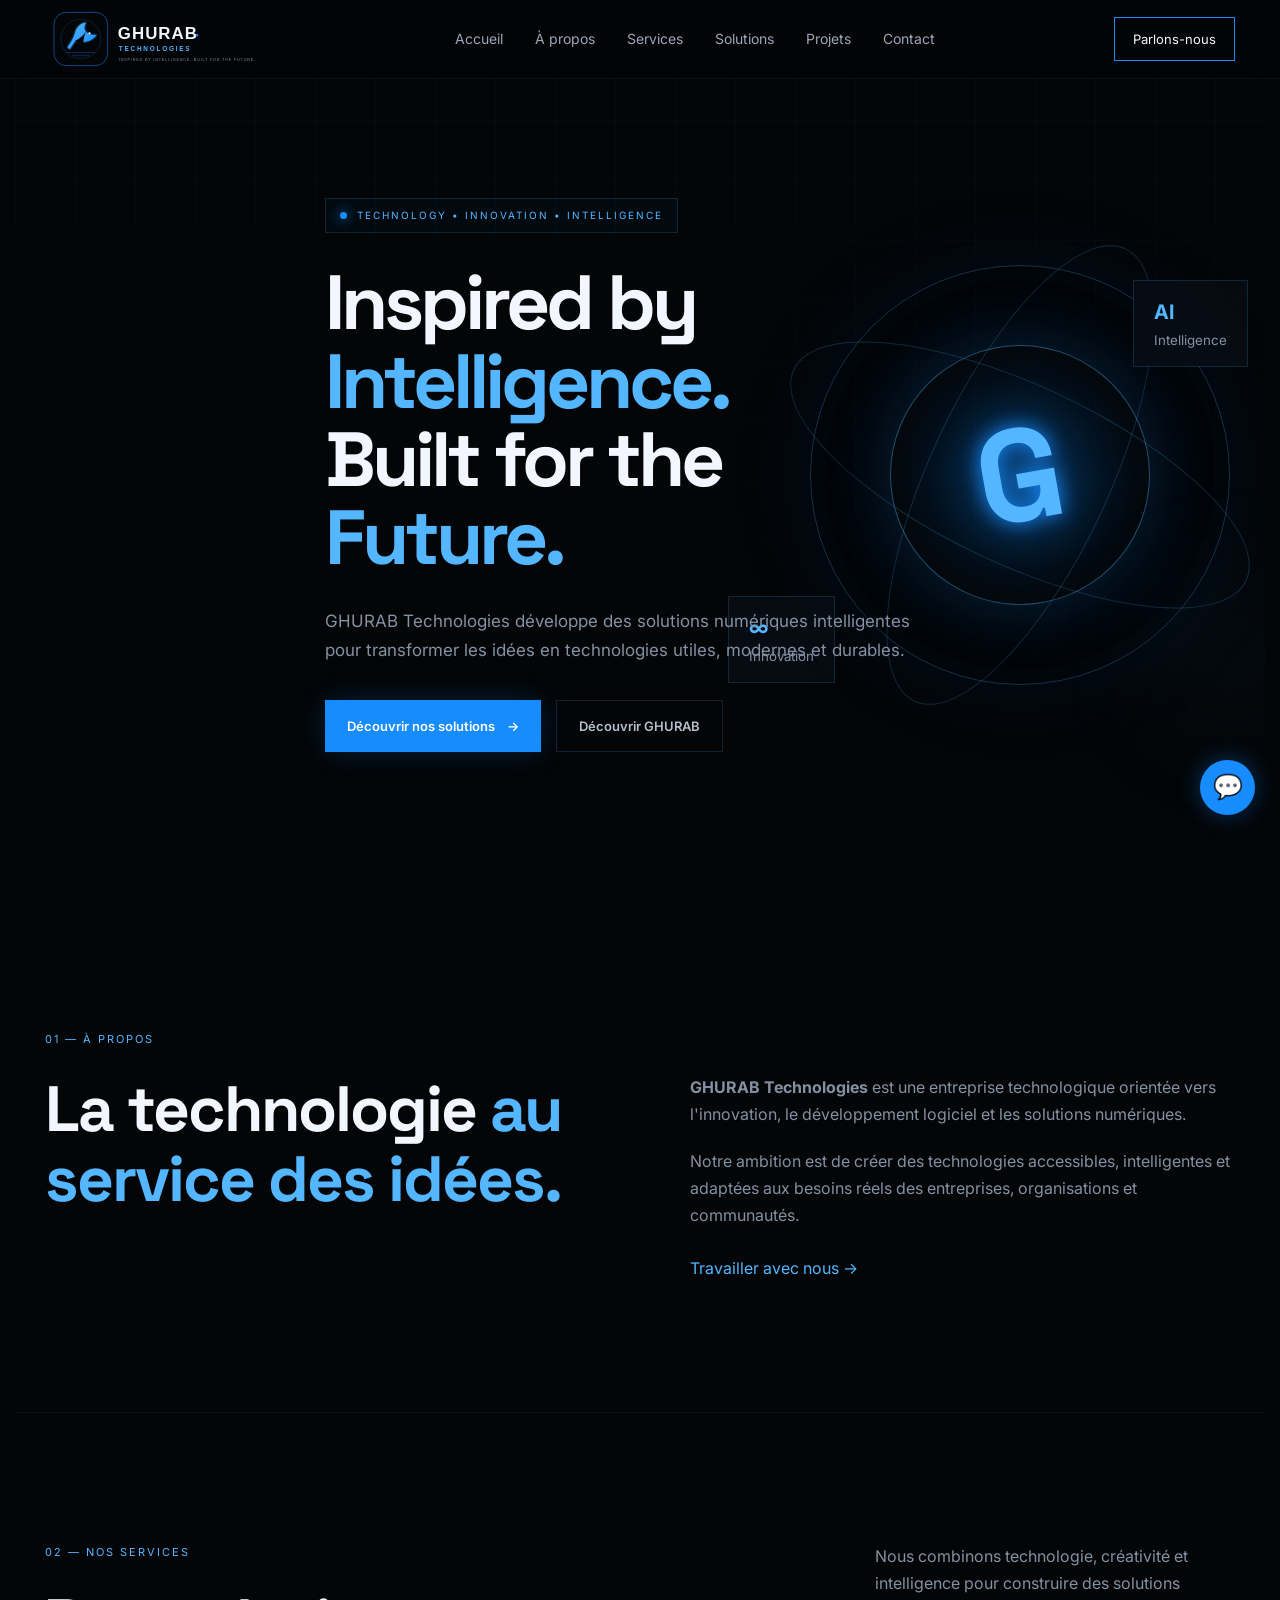
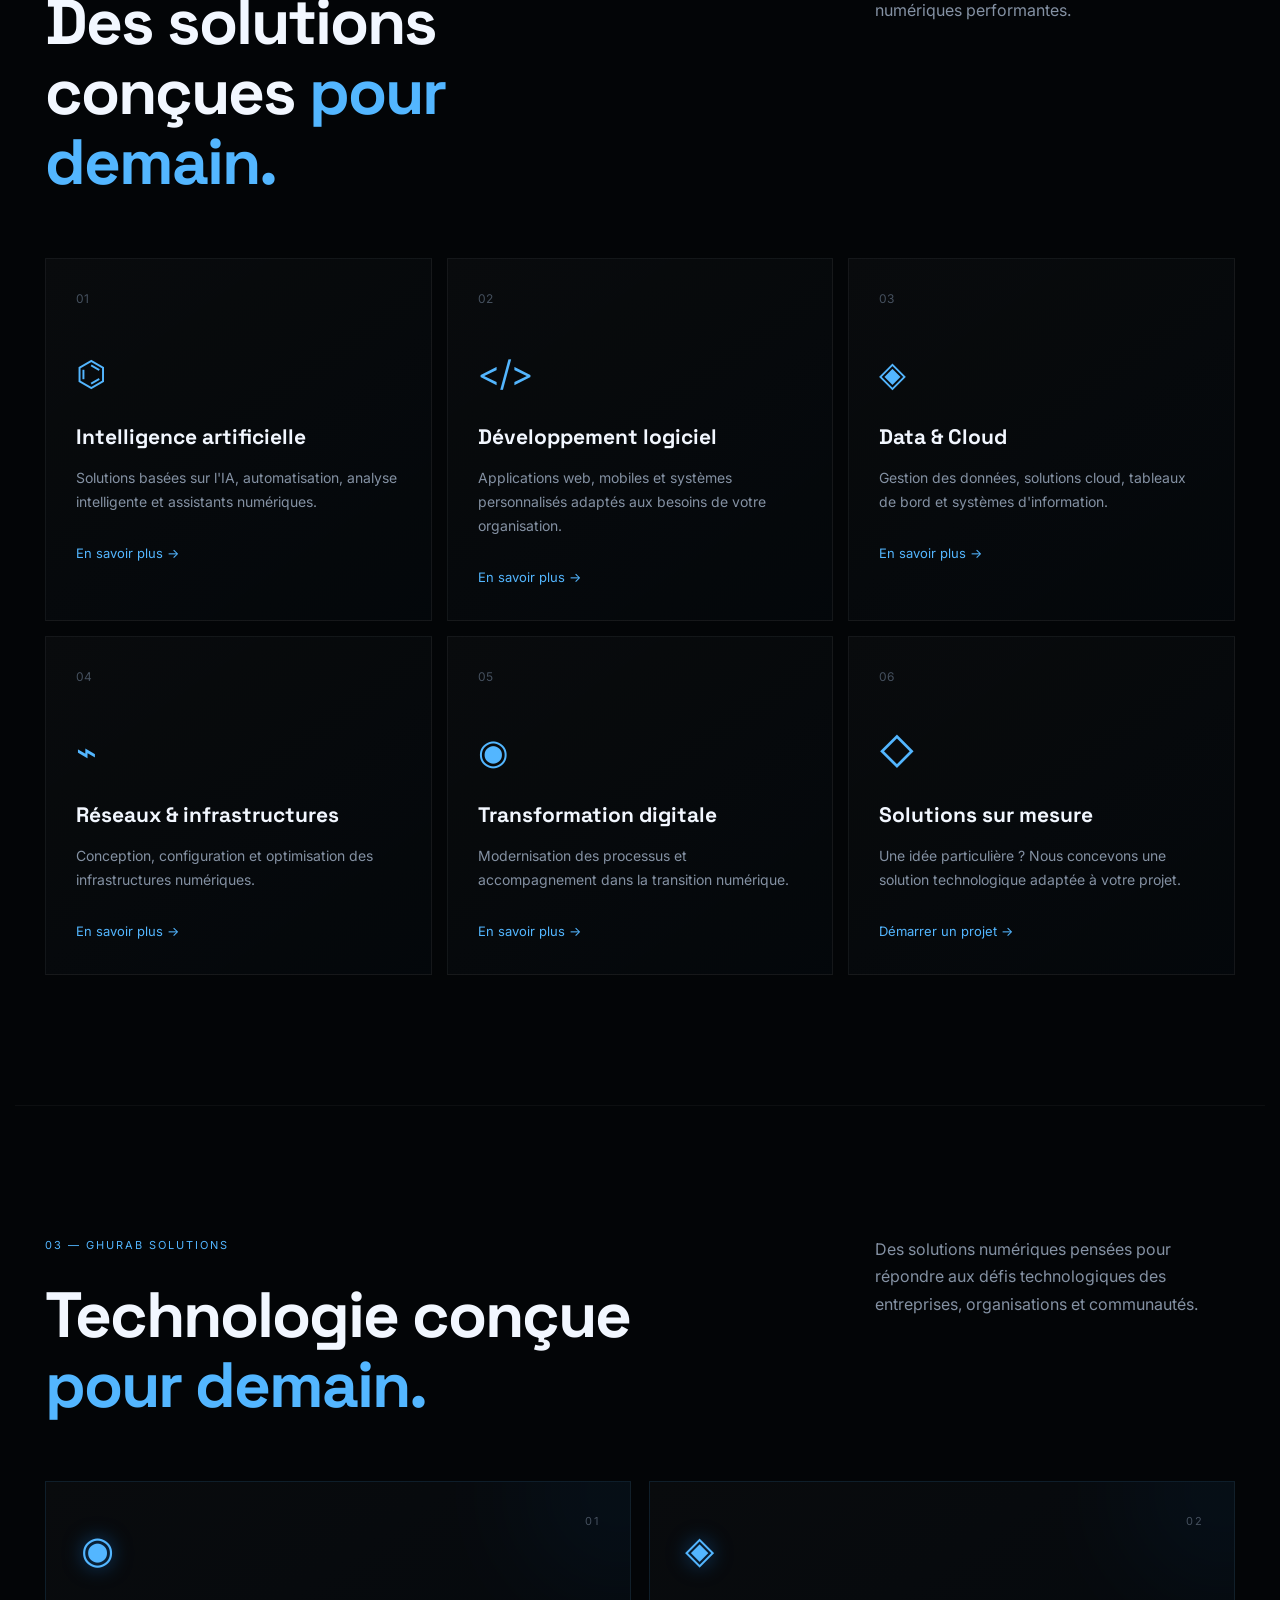
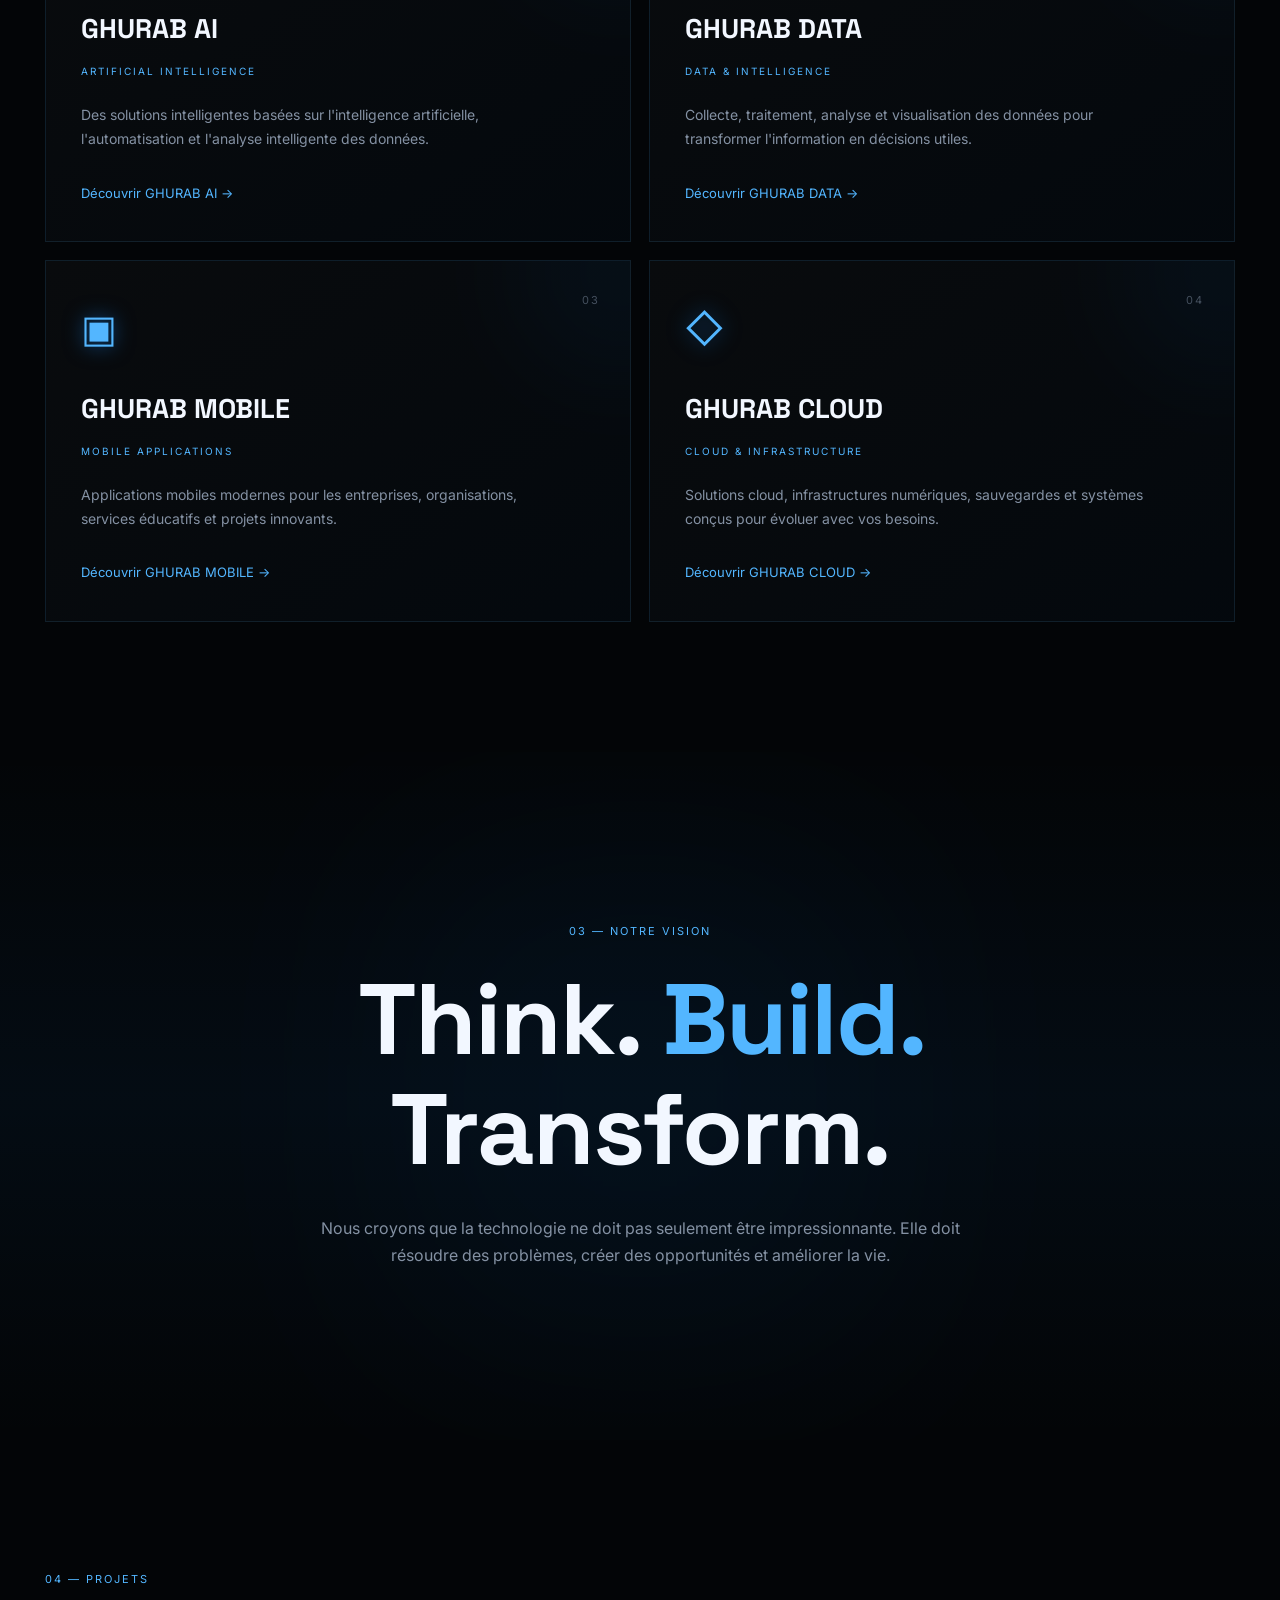
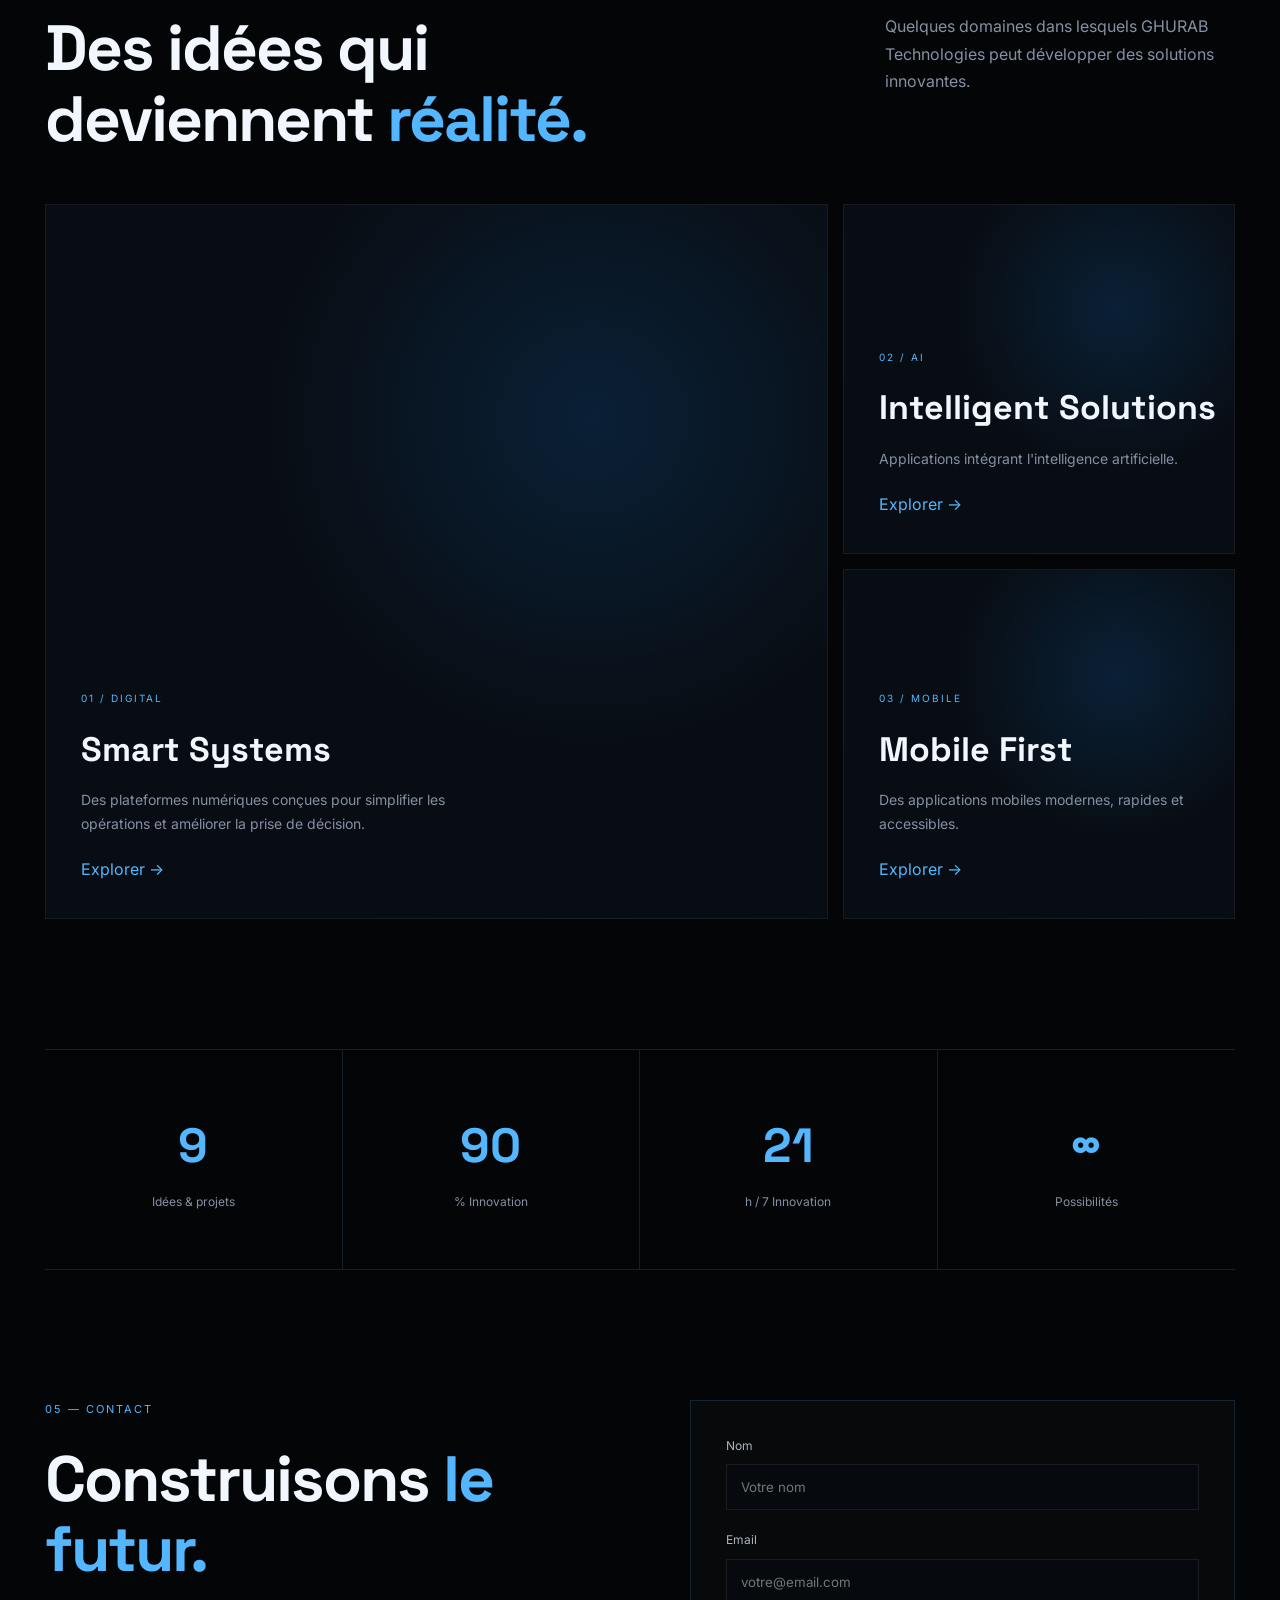
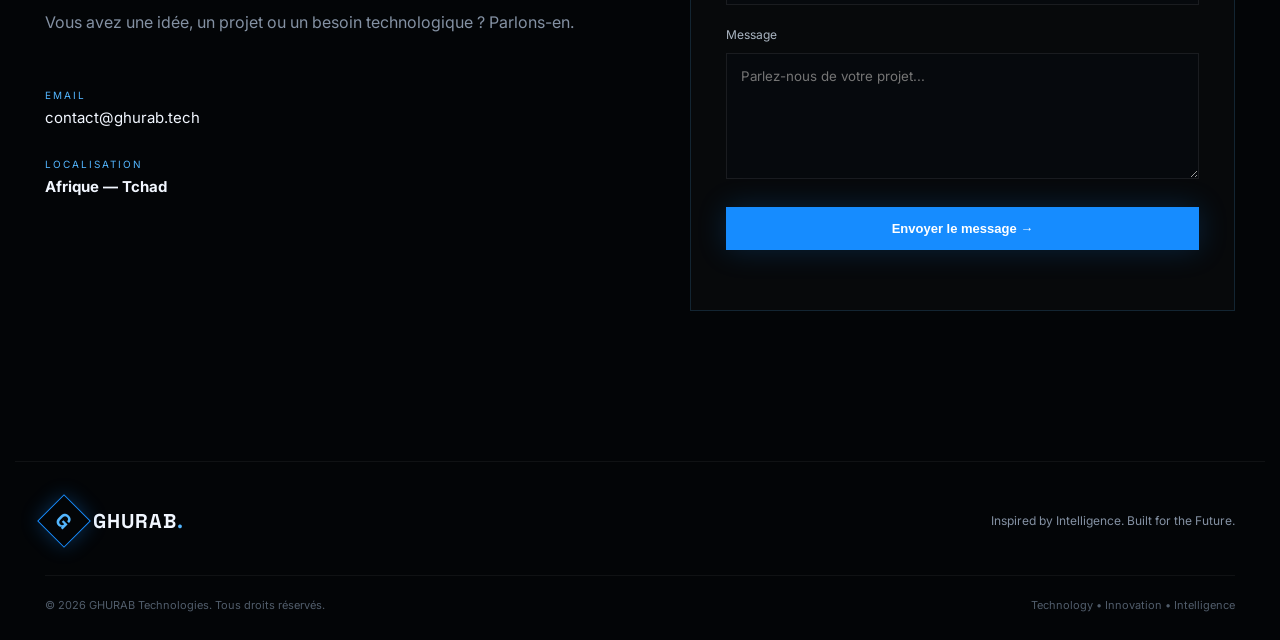
==== commit c02c9344: "Update index.html" ====
--- a/index.html
+++ b/index.html
@@ -125,9 +125,9 @@
         et l'analyse intelligente des données.
       </p>
 
-      <a href="#contact">
-        Découvrir GHURAB AI →
-      </a>
+<a href="solutions/ai.html">
+    Découvrir GHURAB AI →
+</a>
 
     </article>
 
